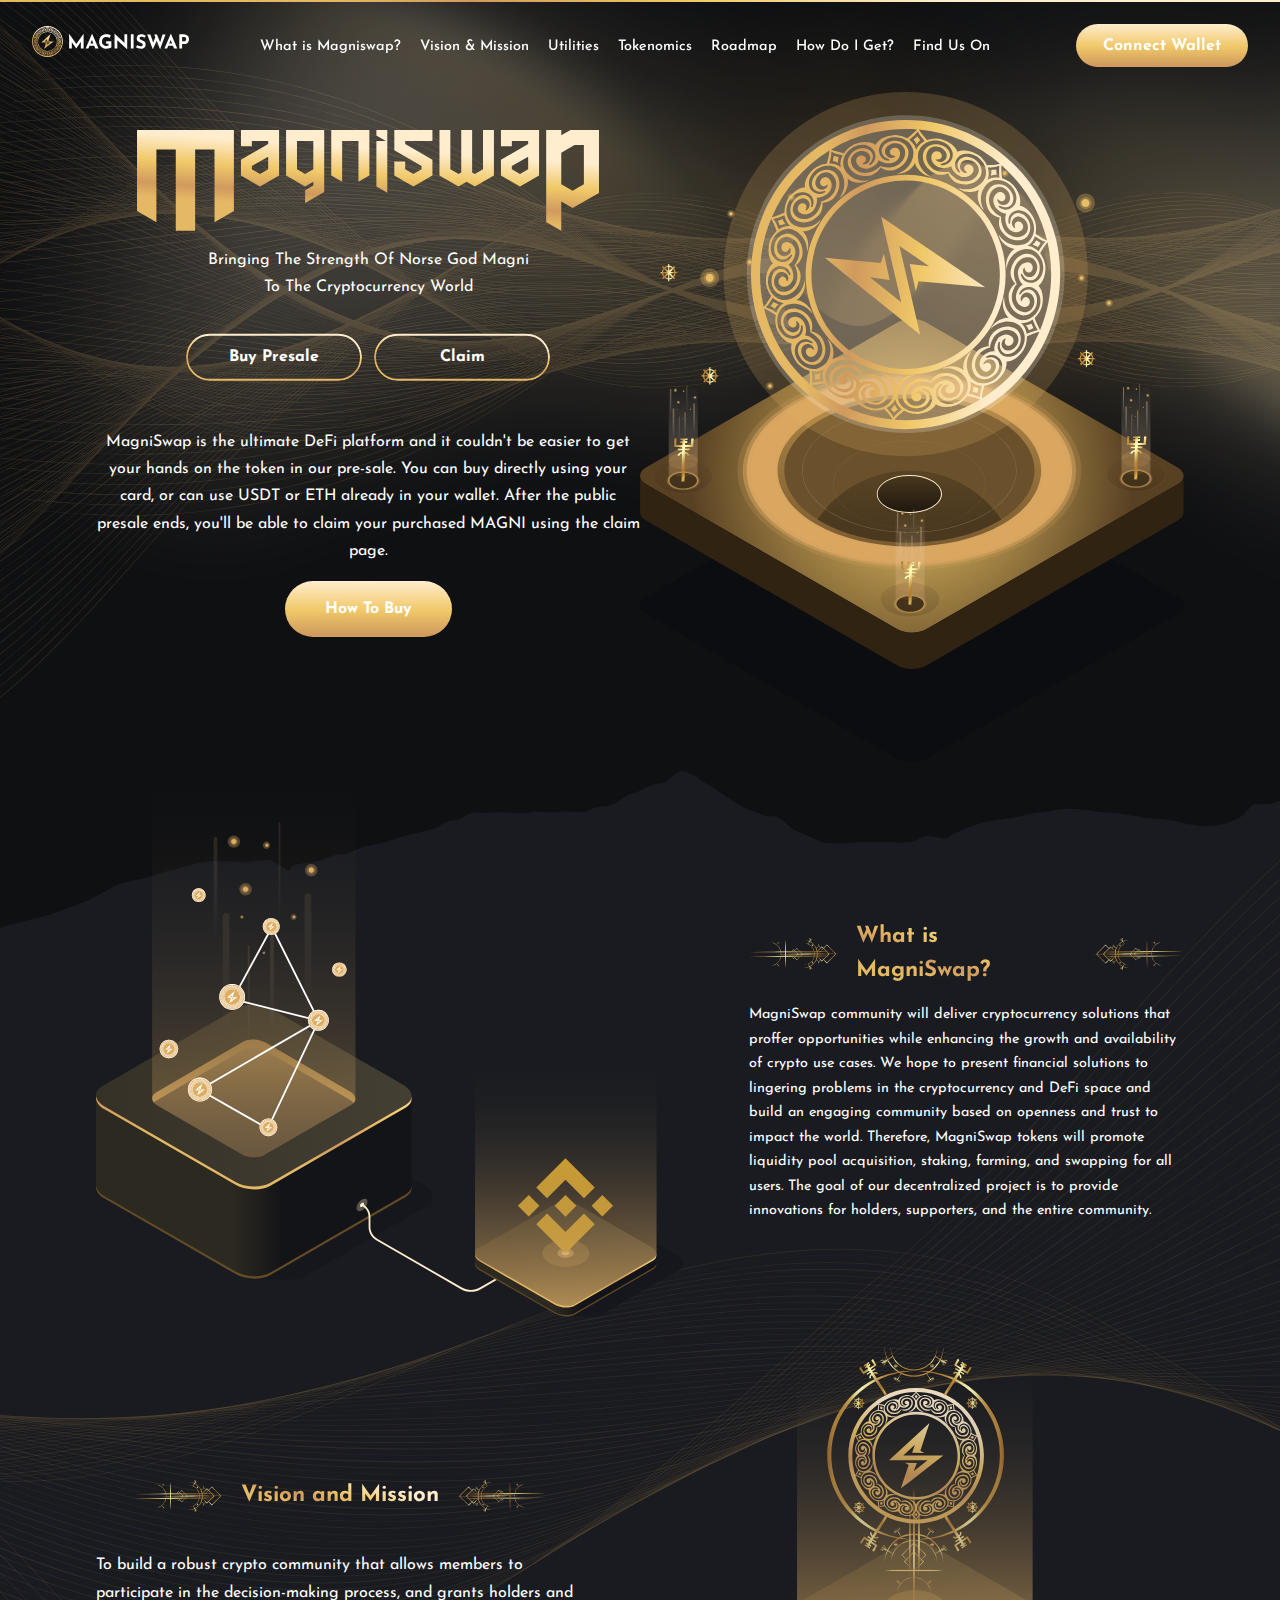
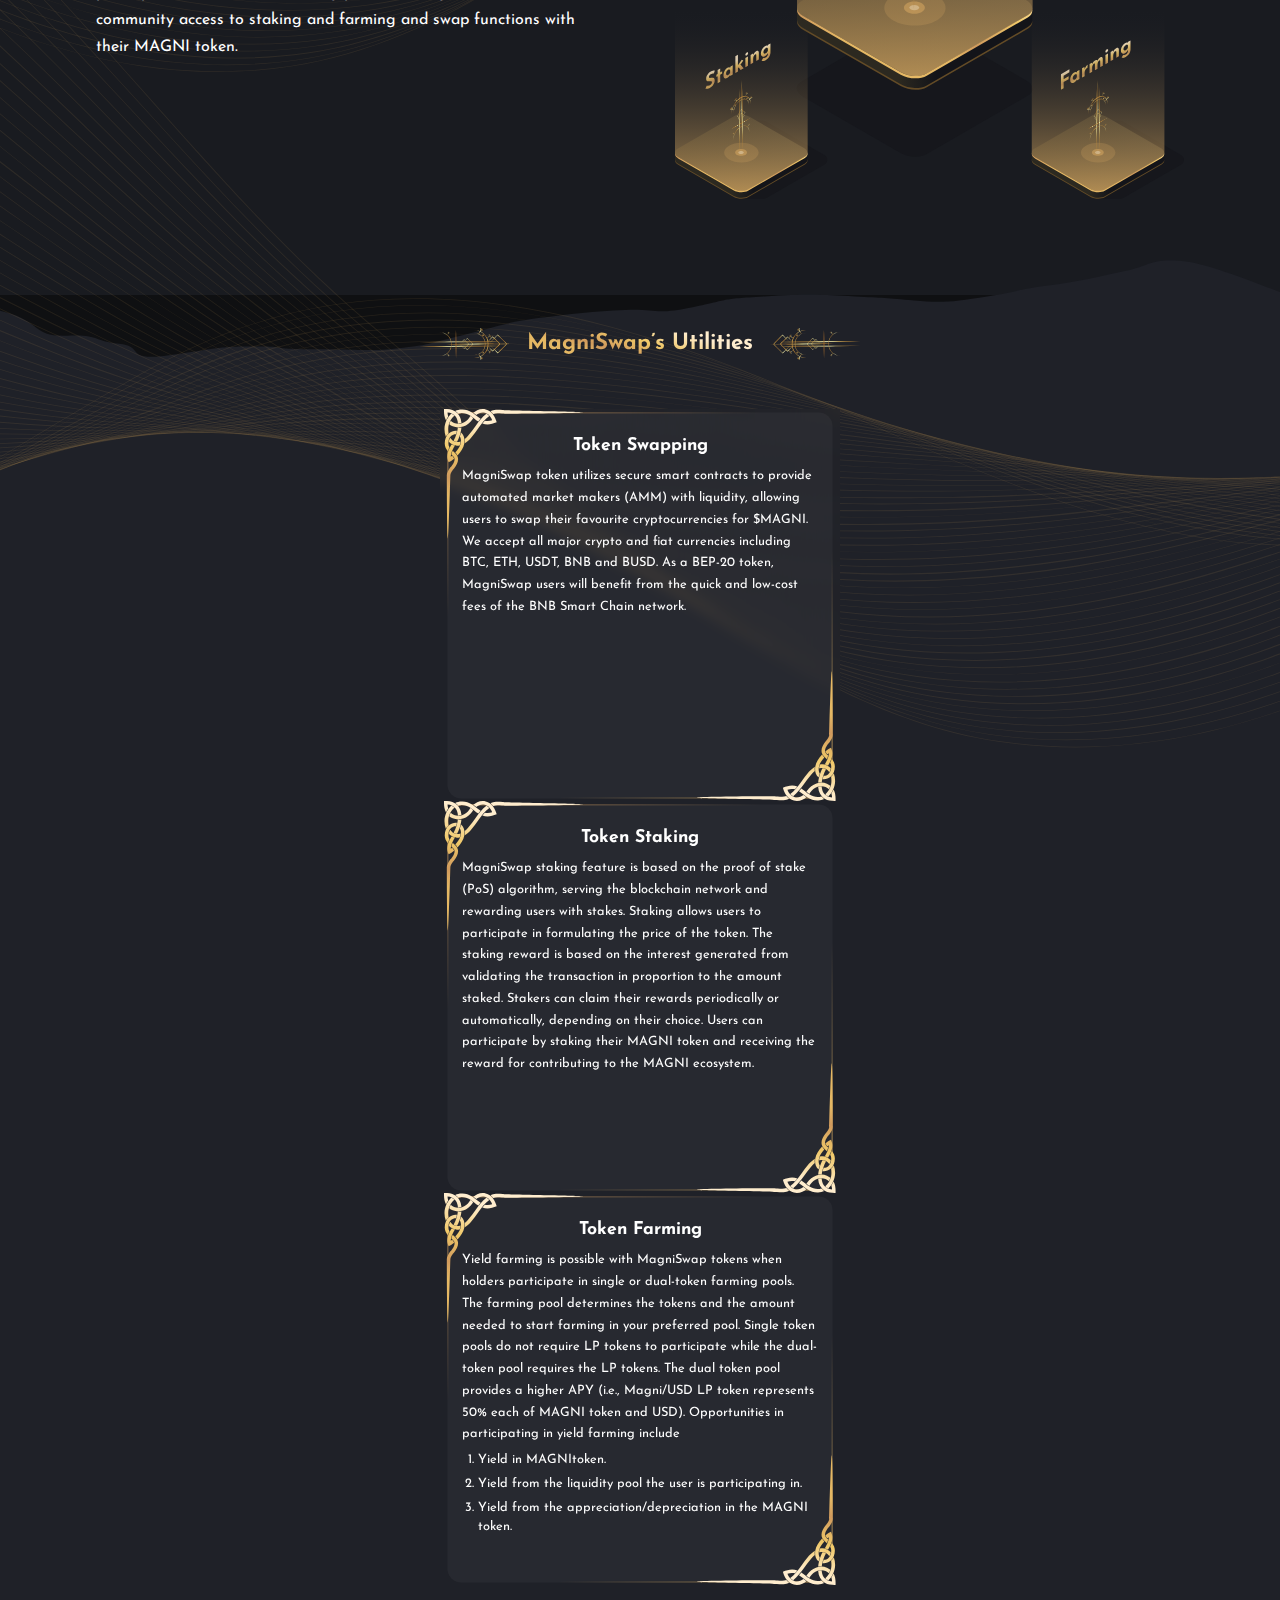
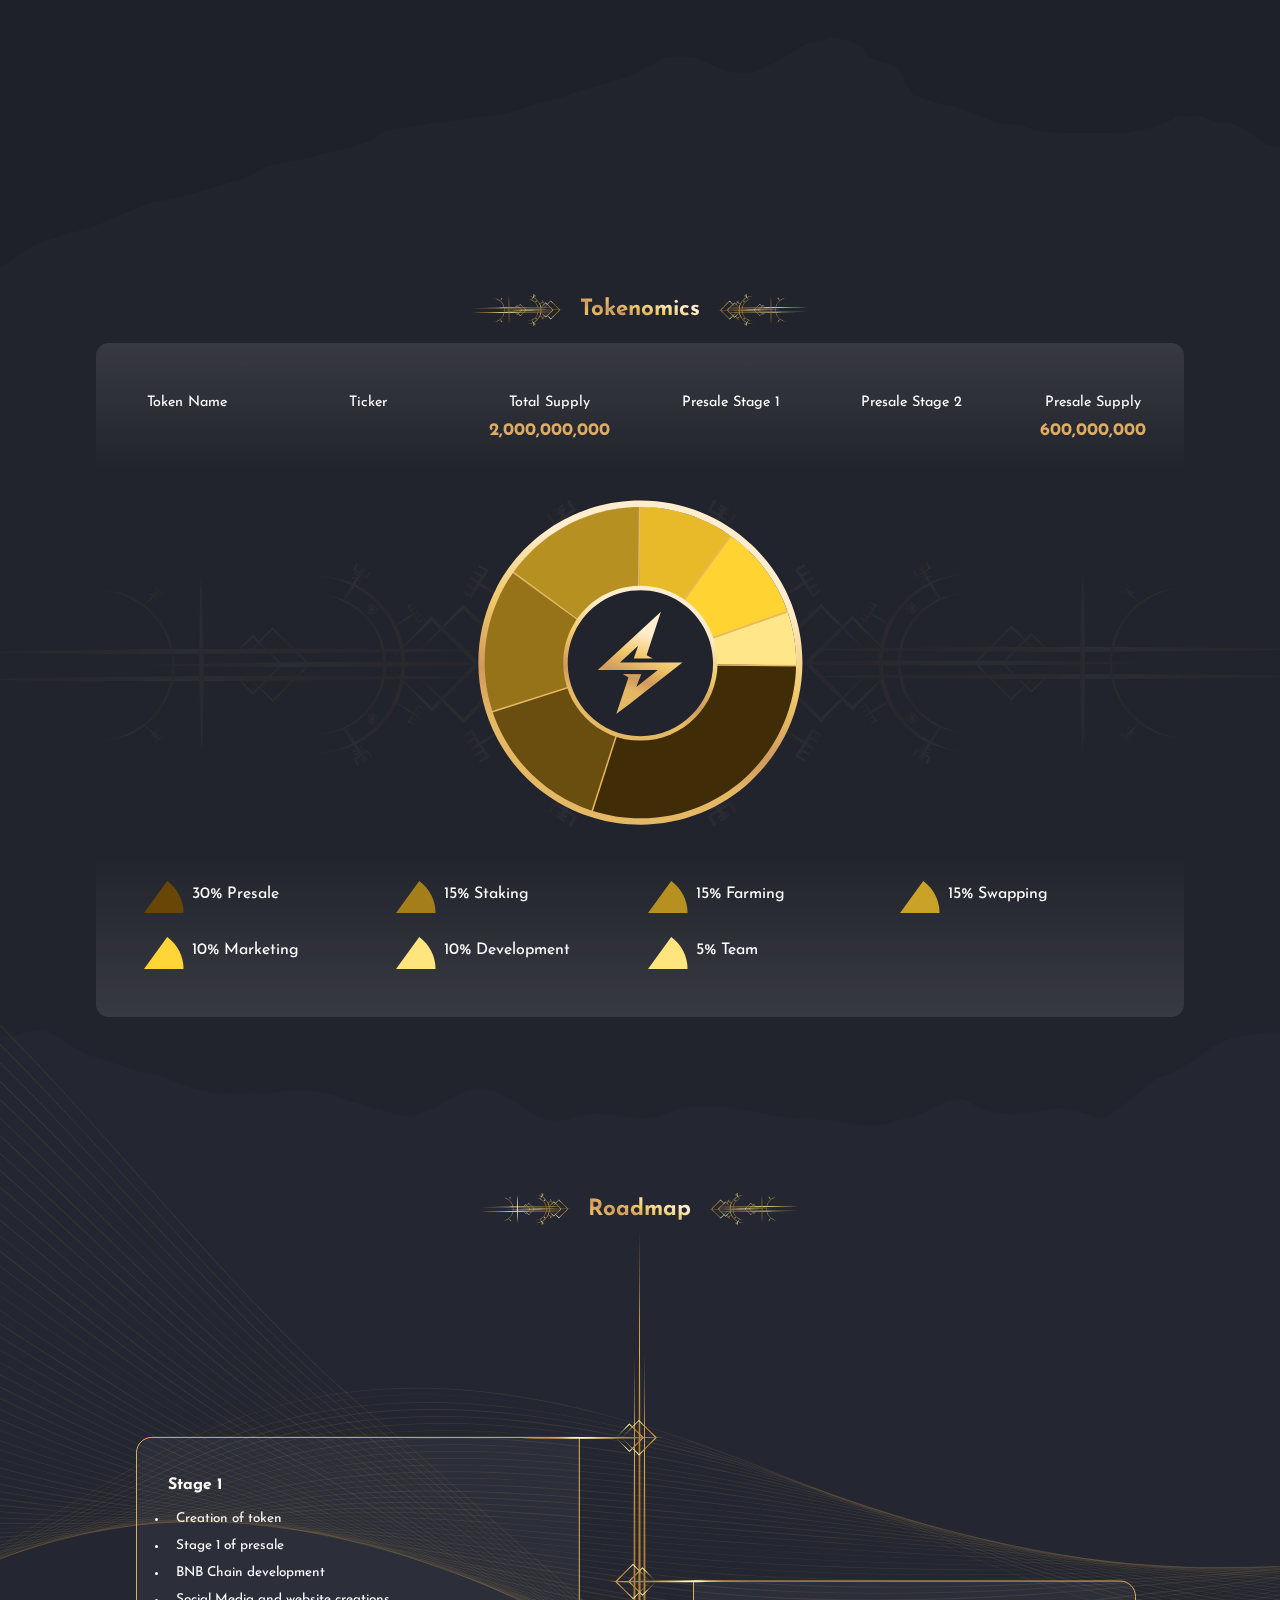
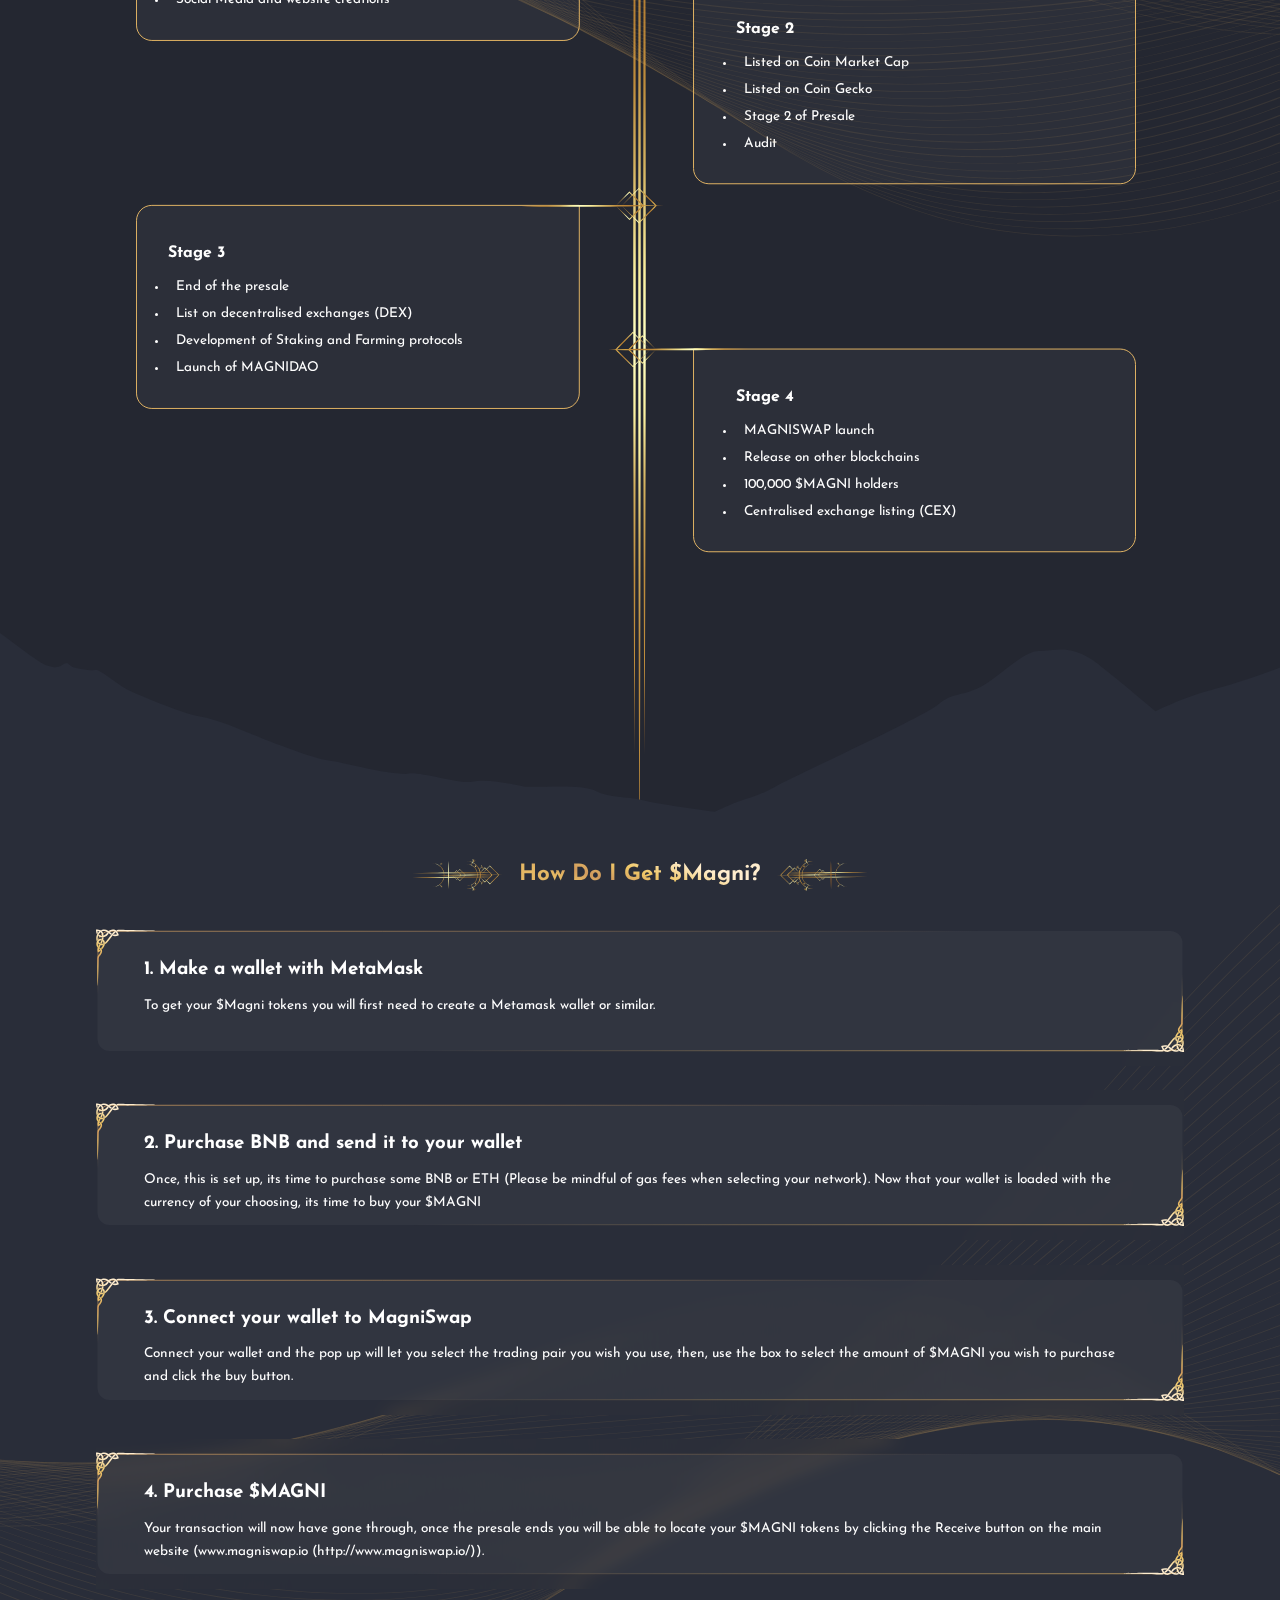
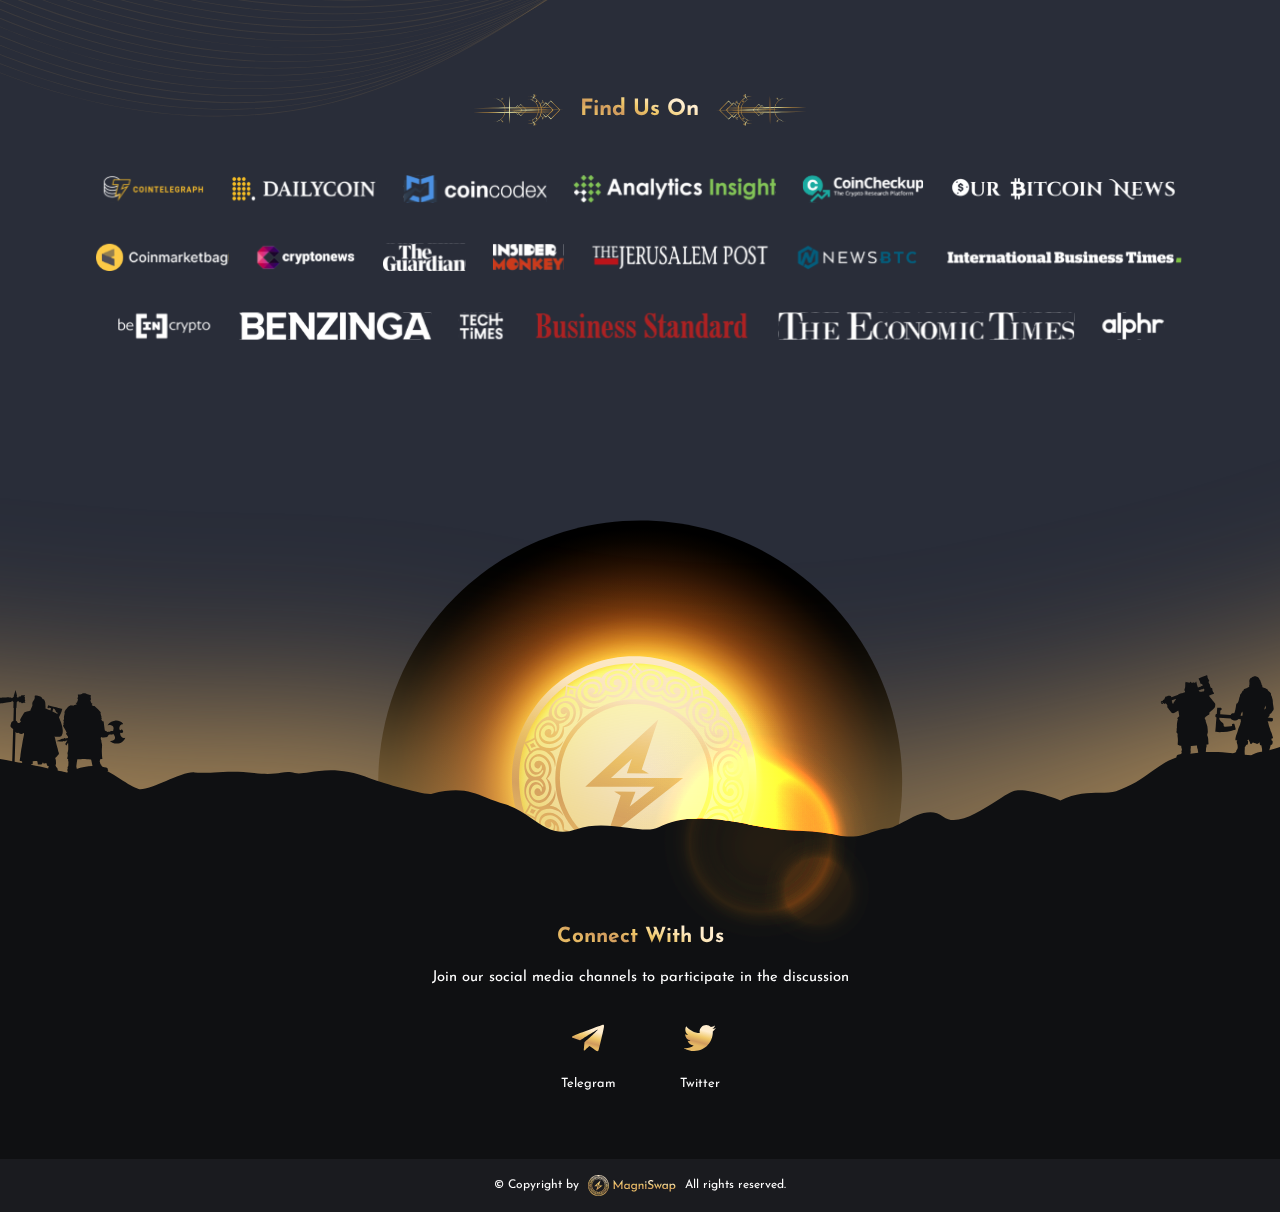
==== index.html @ 9352ca8e "first commit" ====
<!DOCTYPE html>
<html lang="en">

<head>
  <meta charset="UTF-8" />
  <meta http-equiv="X-UA-Compatible" content="IE=edge" />
  <meta name="viewport" content="width=device-width, initial-scale=1.0" />
  <title>Magni Swap | Deliver Cryptocurrency solutions</title>
  <link rel="stylesheet" href="css/style.css" />
  <link rel="shortcut icon" type="image/png" href="img/logo.png" />

  <meta property="twitter:card" content="summary_large_image" />
  <meta property="twitter:url" content="https://magniswap.com/" />
  <meta property="twitter:title" content="MagniSwap" />
  <meta property="og:type" content="website" />
  <meta property="og:url" content="https://magniswap.com/" />
  <meta property="og:title" content="MagniSwap" />
  <meta property="og:site_name" content="MagniSwap" />
  <meta property="og:description"
    content="MagniSwap community will deliver cryptocurrency solutions that proffer opportunities while enhancing the growth and availability of crypto use cases." />
  <meta property="og:image:secure_url " itemprop="image" content="https://magniswap.netlify.app/img/banner.jpeg" />
  <meta property="twitter:description"
    content="MagniSwap community will deliver cryptocurrency solutions that proffer opportunities while enhancing the growth and availability of crypto use cases." />
  <meta name="description"
    content="MagniSwap community will deliver cryptocurrency solutions that proffer opportunities while enhancing the growth and availability of crypto use cases.">
  <meta property="twitter:image" content="https://magniswap.netlify.app/img/banner.jpeg" />
  <meta name="theme-color" content="#d09a5d">
  <script async src="https://www.googletagmanager.com/gtag/js?id=UA-234207608-9"></script>
  <script>
    window.dataLayer = window.dataLayer || [];
    function gtag() { dataLayer.push(arguments); }
    gtag('js', new Date());

    gtag('config', 'UA-234207608-9');
  </script>
</head>

<body>




  <span class="progress-line"></span>
  <div class="wrapper">
    <div class="hero-bg">
      <header class="header">
        <a href="#" class="logo">
          <img src="./img/magniswap.svg" alt="Magniswap Logo" />
        </a>
        <nav class="nav">
          <ul class="navlists">
            <li class="navlist"><a href="#what-is-magniswap">What is Magniswap?</a></li>
            <li class="navlist"><a href="#vision-and-mission">Vision & Mission</a></li>
            <li class="navlist"><a href="#utilities">Utilities</a></li>
            <li class="navlist"><a href="#tokenomics">Tokenomics</a></li>
            <li class="navlist"><a href="#roadmap">Roadmap</a></li>
            <li class="navlist"><a href="buy.html">How Do I Get?</a></li>
            <li class="navlist"><a href="#find-us-on">Find Us On</a></li>

            <li class="navlist"><a  class="btn presale-btn mobile">Connect Wallet</a></li>
          </ul>
        </nav>
        <a id="modalOpenNav" onclick="showModal" class="btn presale-btn">Connect Wallet</a>
        <div class="hamburger">
          <svg class="ham hamRotate ham1" viewBox="0 0 100 100" width="80" onclick="this.classList.toggle('active')">
            <path class="line top"
              d="m 30,33 h 40 c 0,0 9.044436,-0.654587 9.044436,-8.508902 0,-7.854315 -8.024349,-11.958003 -14.89975,-10.85914 -6.875401,1.098863 -13.637059,4.171617 -13.637059,16.368042 v 40" />
            <path class="line middle" d="m 30,50 h 40" />
            <path class="line bottom"
              d="m 30,67 h 40 c 12.796276,0 15.357889,-11.717785 15.357889,-26.851538 0,-15.133752 -4.786586,-27.274118 -16.667516,-27.274118 -11.88093,0 -18.499247,6.994427 -18.435284,17.125656 l 0.252538,40" />
            <defs>
              <linearGradient id="MyGradient">
                <stop offset="15%" stop-color="#F0C868" />
                <stop offset="85%" stop-color="#E5B864" />
              </linearGradient>
            </defs>
          </svg>
        </div>
      </header>
      <section class="hero">
        <div class="container">
          <div class="hero-text">
            <img src="./img/hero-title.svg" alt="MagniSwap" class="hero-title" />
            <p>
              Bringing The Strength Of Norse God Magni <br />
              To The Cryptocurrency World
            </p>
            <div class="btn-container">
              <a id="modalOpen" onclick="showModal" class="btn btn-11">
                <img src="./img/button-border.svg" alt="button border" />
                <span>Buy Presale</span>
              </a>
              <a href="https://signup.magniswap.io" class="btn btn-11"><img src="./img/button-border.svg"
                  alt="button border" />
                <span>Claim</span>
              </a>
            </div>

            <p>MagniSwap is the ultimate DeFi platform and it couldn't be easier to get your hands on the token in our
              pre-sale. You can buy directly using your card, or can use USDT or ETH already in your wallet. After the
              public presale ends, you'll be able to claim your purchased MAGNI using the claim page.
            </p>


            <a href="#get-magwi" class="btn btn-primary presale-btn">How To Buy</a>



          </div>
          <div class="hero-image">
            <object type="image/svg+xml" data="/img/hero-image-1.svg" class="img">

              <img src="./img/hero-image-1.svg" />

            </object>

          </div>
      </section>
    </div>

    <div class="bg-wrapper">
      <section class="about" id="what-is-magniswap">
        <div class="container">
          <div class="image-box">
            <img src="./img/about.svg" alt="about illustration" />
          </div>
          <div class="text-box">
            <div class="heading">
              <img src="./img/arrow-left.svg" alt="left arrow" />
              <h1>What is MagniSwap?</h1>
              <img src="./img/arrow-right.svg" alt="right arrow" />
            </div>
            <p>
              MagniSwap community will deliver cryptocurrency solutions that
              proffer opportunities while enhancing the growth and
              availability of crypto use cases. We hope to present financial
              solutions to lingering problems in the cryptocurrency and DeFi
              space and build an engaging community based on openness and
              trust to impact the world. Therefore, MagniSwap tokens will
              promote liquidity pool acquisition, staking, farming, and
              swapping for all users. The goal of our decentralized project is
              to provide innovations for holders, supporters, and the entire
              community.
            </p>
          </div>
        </div>
      </section>
      <section class="vision" id="vision-and-mission">
        <div class="container">
          <div class="text-box">
            <div class="heading">
              <img src="./img/arrow-left.svg" alt="left arrow" />
              <h2>Vision and Mission</h2>
              <img src="./img/arrow-right.svg" alt="right arrow" />
            </div>
            <p>
              To build a robust crypto community that allows members to
              participate in the decision-making process, and grants holders
              and community access to staking and farming and swap functions
              with their MAGNI token.
            </p>
          </div>
          <div class="image-box">
            <img src="./img/mission.svg" alt="mission illustration" />
          </div>
        </div>
      </section>
    </div>

    <section class="utilities" id="utilities">
      <img src="./img/wave-utilities.svg" alt="" class="wave-img md_d-none" />
      <div class="container">
        <div class="heading">
          <img src="./img/arrow-left.svg" alt="left arrow" />
          <h2>MagniSwap’s Utilities</h2>
          <img src="./img/arrow-right.svg" alt="right arrow" />
        </div>
        <div class="utilities-boxes carousel">

          <div class="box-container">
            <div class="utilities-box">
              <div class="utilities-text">
                <h3>Token Swapping</h3>
                <p>
                  MagniSwap token utilizes secure smart contracts to provide
                  automated market makers (AMM) with liquidity, allowing users
                  to swap their favourite cryptocurrencies for $MAGNI. We accept
                  all major crypto and fiat currencies including BTC, ETH, USDT,
                  BNB and BUSD. As a BEP-20 token, MagniSwap users will benefit
                  from the quick and low-cost fees of the BNB Smart Chain
                  network.
                </p>
              </div>
            </div>

          </div>

          <div class="box-container">
            <div class="utilities-box">
              <div class="utilities-text">
                <h3>Token Staking</h3>
                <p>
                  MagniSwap staking feature is based on the proof of stake (PoS)
                  algorithm, serving the blockchain network and rewarding users
                  with stakes. Staking allows users to participate in
                  formulating the price of the token. The staking reward is
                  based on the interest generated from validating the
                  transaction in proportion to the amount staked. Stakers can
                  claim their rewards periodically or automatically, depending
                  on their choice. Users can participate by staking their MAGNI
                  token and receiving the reward for contributing to the MAGNI
                  ecosystem.
                </p>
              </div>
            </div>

          </div>

          <div class="box-container">
            <div class="utilities-box">
              <div class="utilities-text">
                <h3>Token Farming</h3>
                <p>
                  Yield farming is possible with MagniSwap tokens when holders
                  participate in single or dual-token farming pools. The farming
                  pool determines the tokens and the amount needed to start
                  farming in your preferred pool. Single token pools do not
                  require LP tokens to participate while the dual-token pool
                  requires the LP tokens. The dual token pool provides a higher
                  APY (i.e., Magni/USD LP token represents 50% each of MAGNI
                  token and USD). Opportunities in participating in yield
                  farming include
                <ol>
                  <li>Yield in MAGNItoken.</li>
                  <li>Yield from the
                    liquidity pool the user is participating in.</li>
                  <li>Yield from the
                    appreciation/depreciation in the MAGNI token.</li>
                </ol>

                </p>
              </div>
            </div>
          </div>


        </div>
      </div>
    </section>

    <div class="bg-wrapper3">
      <section class="tokenomics" id="tokenomics">
        <div class="container">
          <div class="heading">
            <img src="./img/arrow-left.svg" alt="left arrow" />
            <h2>Tokenomics</h2>
            <img src="./img/arrow-right.svg" alt="right arrow" />
          </div>

          <div class="tokenomics-box">
            <div class="table">
              <div class="table-cell">
                <p class="table-head">Token Name</p>
                <p class="table-content js-name"></p>
              </div>

              <div class="table-cell">
                <p class="table-head">Ticker</p>
                <p class="table-content js-symbol"></p>
              </div>

              <div class="table-cell">
                <p class="table-head">Total Supply</p>
                <p class="table-content">2,000,000,000</p>
              </div>

              <div class="table-cell md_d-none">
                <p class="table-head">Presale Stage 1</p>
                <p class="table-content js-p1-date"></p>
              </div>

              <div class="table-cell md_d-none">
                <p class="table-head">Presale Stage 2</p>
                <p class="table-content js-p2-date"></p>
              </div>

              <div class="table-cell">
                <p class="table-head">Presale Supply</p>
                <p class="table-content">600,000,000</p>
              </div>
            </div>
            <div class="chart-box">
              <img src="./img/chart.svg" alt="chart image" class="chart-img" />
              <img src="./img/arrow.svg" alt="arrow-bg" class="arrow-bg" />
            </div>

            <div class="distribution">
              <div class="supply">
                <span><svg width="40" height="32" viewBox="0 0 40 32" fill="none" xmlns="http://www.w3.org/2000/svg">
                    <path
                      d="M39.5542 31.999C39.5542 25.757 38.0769 19.6035 35.243 14.0418C32.4092 8.48009 28.2993 3.66801 23.2494 -0.000976562L0 31.999H39.5542Z"
                      fill="#674606" />
                  </svg>
                </span>
                <p>30% Presale</p>
              </div>

              <div class="supply">
                <span><svg width="40" height="32" viewBox="0 0 40 32" fill="none" xmlns="http://www.w3.org/2000/svg">
                    <path
                      d="M39.5542 31.999C39.5542 25.757 38.0769 19.6035 35.243 14.0418C32.4092 8.48009 28.2993 3.66801 23.2494 -0.000976562L0 31.999H39.5542Z"
                      fill="#A47E1B" />
                  </svg>
                </span>
                <p>15% Staking</p>
              </div>

              <div class="supply">
                <span><svg width="40" height="32" viewBox="0 0 40 32" fill="none" xmlns="http://www.w3.org/2000/svg">
                    <path
                      d="M39.5542 31.999C39.5542 25.757 38.0769 19.6035 35.243 14.0418C32.4092 8.48009 28.2993 3.66801 23.2494 -0.000976562L0 31.999H39.5542Z"
                      fill="#B69121" />
                  </svg>
                </span>
                <p>15% Farming</p>
              </div>

              <div class="supply">
                <span><svg width="40" height="32" viewBox="0 0 40 32" fill="none" xmlns="http://www.w3.org/2000/svg">
                    <path
                      d="M39.5542 31.999C39.5542 25.757 38.0769 19.6035 35.243 14.0418C32.4092 8.48009 28.2993 3.66801 23.2494 -0.000976562L0 31.999H39.5542Z"
                      fill="#C9A227" />
                  </svg>
                </span>
                <p>15% Swapping</p>
              </div>

              <div class="supply">
                <span><svg width="40" height="32" viewBox="0 0 40 32" fill="none" xmlns="http://www.w3.org/2000/svg">
                    <path
                      d="M39.5542 31.999C39.5542 25.757 38.0769 19.6035 35.243 14.0418C32.4092 8.48009 28.2993 3.66801 23.2494 -0.000976562L0 31.999H39.5542Z"
                      fill="#FFD537" />
                  </svg>
                </span>
                <p>10% Marketing</p>
              </div>

              <div class="supply">
                <span><svg width="40" height="32" viewBox="0 0 40 32" fill="none" xmlns="http://www.w3.org/2000/svg">
                    <path
                      d="M39.5542 31.999C39.5542 25.757 38.0769 19.6035 35.243 14.0418C32.4092 8.48009 28.2993 3.66801 23.2494 -0.000976562L0 31.999H39.5542Z"
                      fill="#FFE57E" />
                  </svg>
                </span>
                <p>10% Development</p>
              </div>

              <div class="supply">
                <span><svg width="40" height="32" viewBox="0 0 40 32" fill="none" xmlns="http://www.w3.org/2000/svg">
                    <path
                      d="M39.5542 31.999C39.5542 25.757 38.0769 19.6035 35.243 14.0418C32.4092 8.48009 28.2993 3.66801 23.2494 -0.000976562L0 31.999H39.5542Z"
                      fill="#FFE57E" />
                  </svg>
                </span>
                <p>5% Team</p>
              </div>
            </div>
          </div>
        </div>
      </section>


    </div>

    <section class="roadmap" id="roadmap">
      <img src="./img/wave-utilities.svg" alt="" class="wave-img md_d-none" />
      <div class="container">
        <div class="heading">
          <img src="./img/arrow-left.svg" alt="left arrow" />
          <h2>Roadmap</h2>
          <img src="./img/arrow-right.svg" alt="right arrow" />
        </div>
        <div class="stages">
          <div class="stage-container left">
            <div class="stage-content">
              <h3>Stage 1</h3>
              <ul>
                <li>Creation of token</li>
                <li>Stage 1 of presale</li>
                <li>BNB Chain development</li>
                <li>Social Media and website creations</li>
              </ul>
            </div>
          </div>

          <div class="stage-container right">
            <div class="stage-content">
              <h3>Stage 2</h3>
              <ul>
                <li>Listed on Coin Market Cap</li>
                <li>Listed on Coin Gecko</li>
                <li>Stage 2 of Presale</li>
                <li>Audit</li>
              </ul>
            </div>
          </div>

          <div class="stage-container left">
            <div class="stage-content">
              <h3>Stage 3</h3>
              <ul>
                <li>End of the presale</li>
                <li>List on decentralised exchanges (DEX)</li>
                <li>Development of Staking and Farming protocols</li>
                <li>Launch of MAGNIDAO</li>
              </ul>
            </div>
          </div>

          <div class="stage-container right">
            <div class="stage-content">
              <h3>Stage 4</h3>
              <ul>
                <li>MAGNISWAP launch</li>
                <li>Release on other blockchains</li>
                <li>100,000 $MAGNI holders</li>
                <li>Centralised exchange listing (CEX)</li>
              </ul>
            </div>
          </div>
        </div>
      </div>
    </section>

    <div class="bg-wrapper2">
      <section class="steps" id="get-magwi">
        <img src="./img/steps-wave.svg" alt="wave" class="wave-img">
        <div class="container">
          <div class="heading">
            <img src="./img/arrow-left.svg" alt="arrow left" />
            <h2>How Do I Get $Magni?</h2>
            <img src="./img/arrow-right.svg" alt="arrow right" />
          </div>
          <div class="step-container">
            <div class="step-content">
              <h3>1. Make a wallet with MetaMask</h3>
              <p>
                To get your $Magni tokens you will first need to create a Metamask wallet or similar.
              </p>
            </div>
          </div>

          <div class="step-container">
            <div class="step-content">
              <h3>2. Purchase BNB and send it to your wallet</h3>
              <p>
                Once, this is set up, its time to purchase some BNB or ETH (Please be mindful of gas fees when selecting
                your network). Now that your wallet is loaded with the currency of your choosing, its time to buy your
                $MAGNI
              </p>
            </div>
          </div>

          <div class="step-container">
            <div class="step-content">
              <h3>3. Connect your wallet to MagniSwap</h3>
              <p>
                Connect your wallet and the pop up will let you select the trading pair you wish you use, then, use the
                box to select the amount of $MAGNI you wish to purchase and click the buy button.
              </p>
            </div>
          </div>

          <div class="step-container">
            <div class="step-content">
              <h3>4. Purchase $MAGNI</h3>
              <p>
                Your transaction will now have gone through, once the presale ends you will be able to locate your
                $MAGNI tokens by clicking the Receive button on the main website (www.magniswap.io
                (http://www.magniswap.io/)).
              </p>
            </div>
          </div>
        </div>
      </section>

      <section class="partners">
        <div class="container">
          <div class="heading">
            <img src="./img/arrow-left.svg" alt="arrow left" />
            <h2>Find Us On</h2>
            <img src="./img/arrow-right.svg" alt="arrow right" />
          </div>
          <div class="brands-container">
            <img src="./img/brands.svg" alt="" class="md_d-none" />
            <img src="./img/brands.mobile.svg" alt="brand mobile" class="lg_d-none" />
          </div>
        </div>
      </section>

      <div class="footer-bg">
        <section class="socials" id="find-us-on">
          <div class="container">
            <h3>Connect With Us</h3>
            <p>
              Join our social media channels to participate in the discussion
            </p>
            <div class="social-wrapper">
              <div class="social">
                <a href="#" class="js-telegram">
                  <img src="./img/telegram.svg" alt="telegram" />
                </a>
                <p>Telegram</p>
              </div>


              <div class="social">
                <a href="#" class="js-twitter">
                  <img src="./img/twitter.svg" alt="twitter icon" />
                </a>
                <p>Twitter</p>
              </div>
            </div>
          </div>
        </section>
        <footer class="footer">
          <p>© Copyright by </p>
          <div class="footer-logo"><img src="./img/footer-logo.svg" alt="magniswap logo"></div>
          <p>All rights reserved.</p>
        </footer>
      </div>
    </div>
  </div>

  <div id="modal" style="display: none;">
    <div id="offer">
        <div class="modal-top">
            <button id="closeBtn">X</button>
        </div>
        <div class="text-side">
            <h1>Select Provider</h1>
            <div class="img-container">
                <div class="modal-opt1">
                    <div class="modal-opt">
                        <a href="after-connect.html" style="color:white ;">
                            <img src="./img/wallet-connect.svg" alt='logo' class="img-modal" />
                            <p>Wallet Connect</p>
                        </a>
                    </div>
                </div>
                <div class="modal-opt1">
                    <div class="modal-opt">
                        <a href="after-connect.html" style="color:white ;">
                            <img src="./img/Mask_fox.svg" alt='logo' class="img-modal" />
                            <p>MetaMask</p>
                        </a>
                    </div>
                </div>
            </div>

        </div>
    </div>
</div>




  <script src="https://cdnjs.cloudflare.com/ajax/libs/jquery/3.1.0/jquery.min.js"></script>
  <script src="https://s3-us-west-2.amazonaws.com/s.cdpn.io/16327/gsap-latest-beta.min.js?r=5426"></script>
  <script src="https://s3-us-west-2.amazonaws.com/s.cdpn.io/16327/ScrollTrigger.min.js?v=3.3.0-3"></script>
  <script src="https://unpkg.com/flickity@2/dist/flickity.pkgd.min.js"></script>
  <script src="https://cdnjs.cloudflare.com/ajax/libs/moment.js/2.29.4/moment.min.js"></script>
  <script src="./js/script.js"></script>

  <script>
    $(function () {
      const API_URL = "https://api.magniswap.io/api/v1"

      $.ajax({
        url: `${API_URL}/projects/current`,
        success: function (data) {
          let values = JSON.parse(data)

          $('.js-name').text(values.name)
          $('.js-symbol').text(values.symbol)
          $('.js-telegram').attr('href', values.social_media.telegram)
          $('.js-twitter').attr('href', values.social_media.twitter)
        }
      });

      $.ajax({
        url: `${API_URL}/stages`,
        success: function (data) {
          let stages = JSON.parse(data);
          let start_date = new Date(stages.data[0].start_date).getTime();
          let text = ""
          const today = new Date();


          $('.js-p1-date').text(moment(stages.data[0].start_date).format('DD/MM/YYYY') + ' - ' + moment(stages.data[0].end_date).format('DD/MM/YYYY'))

          $('.js-p2-date').text(moment(stages.data[1].start_date).format('DD/MM/YYYY') + ' - ' + moment(stages.data[1].end_date).format('DD/MM/YYYY'))

          $('.js-p3-start').text(moment(stages.data[2].start_date).format('DD/MM/YYYY') + ' - ' + moment(stages.data[2].end_date).format('DD/MM/YYYY'))

          $('.js-p1-amount').text(stages.data[0].total_tokens)
          $('.js-p2-amount').text(stages.data[1].total_tokens)
          $('.js-p3-amount').text(stages.data[2].total_tokens)

          $('.js-p1-bonus').text(stages.data[0].bonuses.base_percentage + '%')
          $('.js-p2-bonus').text(stages.data[1].bonuses.base_percentage + '%')
          $('.js-p3-bonus').text(stages.data[2].bonuses.base_percentage + '%')

          $('.js-p1-start-date').text(moment(stages.data[0].start_date).format('DD/MM/YYYY'))
          $('.js-p2-start-date').text(moment(stages.data[1].start_date).format('DD/MM/YYYY'))
          $('.js-p3-start-date').text(moment(stages.data[2].start_date).format('DD/MM/YYYY'))

          $('.js-p1-end-date').text(moment(stages.data[0].start_date).format('DD/MM/YYYY'))
          $('.js-p2-end-date').text(moment(stages.data[1].start_date).format('DD/MM/YYYY'))
          $('.js-p3-end-date').text(moment(stages.data[2].start_date).format('DD/MM/YYYY'))

          if (today < new Date(stages.data[0].start_date)) {
            start_date = new Date(stages.data[0].start_date);
            text = "PRESALE WILL START IN";
          }
          if (today > new Date(stages.data[0].start_date) && today < new Date(stages.data[0].end_date)) {
            start_date = new Date(stages.data[0].end_date);
            text = "PRESALE STAGE 1 WILL ENDED IN";
          }

          if (today > new Date(stages.data[1].start_date) && today < new Date(stages.data[1].end_date)) {
            start_date = new Date(stages.data[1].end_date);
            text = "PRESALE STAGE 2 WILL ENDED IN";
          }

          if (today > new Date(stages.data[2].start_date) && today < new Date(stages.data[2].end_date)) {
            start_date = new Date(stages.data[2].end_date);
            text = "PRESALE STAGE 3 WILL ENDED IN";
          }

        }
      });
    });      
  </script>

</body>

</html>
---- css/style.css ----
@import url("https://fonts.googleapis.com/css2?family=Inter:wght@700&family=Josefin+Sans:wght@400;500;700&display=swap");
* {
  padding: 0;
  margin: 0;
  -webkit-box-sizing: border-box;
  box-sizing: border-box;
}

html {
  font-size: 16px;
  scroll-behavior: smooth;
}

body {
  font-size: 1rem;
  overflow-x: hidden;
  width: 100%;
  background-color: #252525;
  background-color: #0f1012;
  color: #fff;
  font-family: "Josefin Sans", sans-serif;
  line-height: 1.5;
}

body::-webkit-scrollbar {
  width: 0.4rem;
}

body::-webkit-scrollbar-track {
  background: none;
}

body::-webkit-scrollbar-thumb {
  background: #d09a5d;
  border-radius: 0.5rem;
  background: linear-gradient(
    180.08deg,
    #ffedce 0.11%,
    #f0c868 52.75%,
    #d09a5d 96.4%,
    #e5b864 123.36%
  );
}

.progress-line {
  width: 100%;
  height: 0.15rem;
  margin: 0 0 0 0;
  position: fixed;
  top: 0;
  left: 0;
  display: inline-block;
  background: linear-gradient(
    197.67deg,
    #ffedce 25.79%,
    #f0c868 46.22%,
    #d09a5d 63.17%,
    #e5b864 73.64%
  );
  z-index: 999;
  -webkit-transform: scaleX(1);
  transform: scaleX(1);
}

a {
  color: inherit;
  text-decoration: none;
}

img {
  width: 100%;
}

p {
  font-size: 1rem;
  line-height: 1.7;
}

p.large {
  font-size: 1.1rem;
}

.lg_d-none {
  display: none;
}

.container {
  width: 85%;
  margin: 0 auto;
}

.heading {
  display: -webkit-box;
  display: -ms-flexbox;
  display: flex;
  -webkit-box-pack: center;
  -ms-flex-pack: center;
  justify-content: center;
  -webkit-box-align: center;
  -ms-flex-align: center;
  align-items: center;
  grid-gap: 1rem;
  gap: 1rem;
  margin: 1rem 0;
}

.heading h1 {
  font-size: 1.4rem;
  background: linear-gradient(
    197.67deg,
    #ffedce 25.79%,
    #f0c868 46.22%,
    #d09a5d 63.17%,
    #e5b864 73.64%
  );
  -webkit-background-clip: text;
  -webkit-text-fill-color: transparent;
  background-clip: text;
  text-fill-color: transparent;
}

.heading h2 {
  background: linear-gradient(
    197.67deg,
    #ffedce 25.79%,
    #f0c868 46.22%,
    #d09a5d 63.17%,
    #e5b864 73.64%
  );
  -webkit-background-clip: text;
  -webkit-text-fill-color: transparent;
  background-clip: text;
  text-fill-color: transparent;
  font-size: 1.4rem;
}

.heading img {
  height: 2em;
  width: auto;
}

.btn {
  display: inline-block;
  background: linear-gradient(
    180.08deg,
    #ffedce 0.11%,
    #f0c868 52.75%,
    #d09a5d 96.4%,
    #e5b864 123.36%
  );
  border-radius: 2.5rem;
  border: none;
  padding: 0.8rem 1.5rem;
  font-family: inherit;
  font-weight: 700;
  cursor: pointer;
}

.presale-btn:hover {
  -webkit-animation: slidebg 0.4s linear infinite;
  animation: slidebg 0.4s linear infinite;
}

/*--------- Header -----------*/
.header {
  padding: 1.5rem 2rem;
  display: -webkit-box;
  display: -ms-flexbox;
  display: flex;
  -webkit-box-pack: justify;
  -ms-flex-pack: justify;
  justify-content: space-between;
  -webkit-box-align: center;
  -ms-flex-align: center;
  align-items: center;
  -ms-flex-wrap: wrap;
  flex-wrap: wrap;
  /* position: fixed;
  width: 100%;
  top: 0;
  z-index: 99; */
}

.header .logo {
  width: calc(3.5vw + 7rem);
}

.header .navlists {
  list-style: none;
}

.header .navlist {
  display: inline;
  margin-inline: calc(0.3vw + 0.2rem);
  font-size: 0.9rem;
  font-weight: 500;
  -webkit-transition: 0.3s ease-in;
  transition: 0.3s ease-in;
}

.header .navlist:hover {
  background: linear-gradient(
    197.67deg,
    #ffedce 25.79%,
    #f0c868 46.22%,
    #d09a5d 63.17%,
    #e5b864 73.64%
  );
  -webkit-background-clip: text;
  -webkit-text-fill-color: transparent;
  background-clip: text;
  text-fill-color: transparent;
}

.header .btn {
  padding: 0.6rem 1.7rem;
}

.header .presale-btn.mobile {
  display: none;
}

.header {
  -webkit-transition: -webkit-transform 0.5s;
  transition: -webkit-transform 0.5s;
  transition: transform 0.5s;
  transition: transform 0.5s, -webkit-transform 0.5s;
  position: fixed;
  top: 0;
  max-width: 100%;
  z-index: 99;
  width: 100%;
}

.header.fixed {
  /* animation: expand 0.5s ease-in-out;
    transform-origin: top; */
  background: rgba(15, 16, 18, 0.6);
  -webkit-backdrop-filter: blur(40px);
  backdrop-filter: blur(40px);
}

.scroll-down .header {
  -webkit-transform: translate3d(0, -100%, 0);
  transform: translate3d(0, -100%, 0);
}

.scroll-up .header {
  -webkit-transform: none;
  transform: none;
}

/* -------- Hero ----------- */
.hero-bg {
  background: url("../img/mainbg.png"), url("../img/hero-wave.svg");
  background-size: cover, 100% 100%;
  background-position: 0 0, 0 0px;
  background-repeat: no-repeat, no-repeat;
}

.hero {
  padding-top: 3rem;
}

.hero .container {
  display: -ms-grid;
  display: grid;
  -ms-grid-columns: 1fr 1fr;
  grid-template-columns: 1fr 1fr;
}

.hero .hero-text {
  display: -webkit-box;
  display: -ms-flexbox;
  display: flex;
  -webkit-box-orient: vertical;
  -webkit-box-direction: normal;
  -ms-flex-direction: column;
  flex-direction: column;
  -webkit-box-align: center;
  -ms-flex-align: center;
  align-items: center;
  text-align: center;
  margin: 15% 0;
}

.hero .hero-image {
  margin-top: 8%;
}

.hero .hero-image .img svg {
  width: 100%;
}

.hero .hero-title {
  width: 85%;
  margin-bottom: 1rem;
}

.hero .btn-container {
  display: -webkit-box;
  display: -ms-flexbox;
  display: flex;
  margin-top: 2rem;
  gap: 0.8rem;
  margin-bottom: 3rem;
}

.hero .btn-container .btn {
  position: relative;
  background: none;
  width: 11rem;
  height: 3rem;
  display: -webkit-box;
  display: -ms-flexbox;
  display: flex;
  -webkit-box-align: center;
  -ms-flex-align: center;
  align-items: center;
  -webkit-box-pack: center;
  -ms-flex-pack: center;
  justify-content: center;
}

.hero .btn-container .btn img {
  position: absolute;
  width: 100%;
  height: 100%;
  top: 0;
  left: 0;
  bottom: 0;
}

.countdown h5 {
  font-weight: 600;
  text-transform: uppercase;
  font-size: 0.75rem;
  margin: 0.7rem 0;
}

.countdown-container {
  display: -webkit-box;
  display: -ms-flexbox;
  display: flex;
  -webkit-box-align: center;
  -ms-flex-align: center;
  align-items: center;
}

.countdown-box {
  width: 4.5rem;
  height: 4.5rem;
  background: rgba(255, 255, 255, 0.2);
  -webkit-backdrop-filter: blur(80px);
  backdrop-filter: blur(80px);
  border-radius: 0.3rem;
  -webkit-border-radius: 0.3rem;
  -moz-border-radius: 0.3rem;
  -ms-border-radius: 0.3rem;
  -o-border-radius: 0.3rem;
  display: -webkit-box;
  display: -ms-flexbox;
  display: flex;
  -webkit-box-orient: vertical;
  -webkit-box-direction: normal;
  -ms-flex-direction: column;
  flex-direction: column;
  -webkit-box-align: center;
  -ms-flex-align: center;
  align-items: center;
  -webkit-box-pack: center;
  -ms-flex-pack: center;
  justify-content: center;
}

.countdown-box .time {
  background: linear-gradient(
    197.67deg,
    #ffedce 25.79%,
    #f0c868 46.22%,
    #d09a5d 63.17%,
    #e5b864 73.64%
  );
  font-weight: 700;
  -webkit-background-clip: text;
  -webkit-text-fill-color: transparent;
  background-clip: text;
  text-fill-color: transparent;
  font-size: 1.8rem;
  line-height: 1.4;
  font-family: "Inter", sans-serif;
}

.countdown-box .unit {
  font-size: 0.8rem;
}

.hero .btn-primary {
  padding: 1rem 2.5rem;
  margin: 1rem 0 2rem;
  font-weight: 700;
}

.hero .text-accept {
  text-transform: uppercase;
  font-size: 0.75rem;
}

.hero .text-more {
  font-size: 0.7rem;
  color: #ffffff90;
  margin-top: 0.6rem;
}

.hero .coins {
  display: -webkit-box;
  display: -ms-flexbox;
  display: flex;
  gap: 0.8rem;
  margin-top: 0.5rem;
}

.hero .coins img {
  height: 1.5rem;
  width: 1.5rem;
}

.bg-wrapper {
  background: url(../img/vision-wave.svg), url(../img/missionbg.png);
  background-size: 100% 100%, cover;
  background-repeat: no-repeat, no-repeat;
  background-position: 0 -100px, top center;
  padding: 2rem 0 6rem;
}

.colon {
  margin-left: 0.6rem;
  margin-right: 0.6rem;
  height: 2rem;
  width: auto;
}

.about .container {
  display: -ms-grid;
  display: grid;
  -ms-grid-columns: 60% 40%;
  grid-template-columns: 60% 40%;
}

.about .image-box img {
  margin-top: -3rem;
  width: 90%;
}

.about .text-box {
  display: -webkit-box;
  display: -ms-flexbox;
  display: flex;
  -webkit-box-orient: vertical;
  -webkit-box-direction: normal;
  -ms-flex-direction: column;
  flex-direction: column;
  -webkit-box-pack: center;
  -ms-flex-pack: center;
  justify-content: center;
}

.about .text-box p {
  font-size: 0.9rem;
}

.vision .container {
  display: -ms-grid;
  display: grid;
  -ms-grid-columns: 45% 55%;
  grid-template-columns: 45% 55%;
}

.vision .heading {
  margin-bottom: 2.5rem;
}

.vision .image-box {
  display: -webkit-box;
  display: -ms-flexbox;
  display: flex;
  -webkit-box-orient: vertical;
  -webkit-box-direction: normal;
  -ms-flex-direction: column;
  flex-direction: column;
  -webkit-box-align: end;
  -ms-flex-align: end;
  align-items: flex-end;
}

.vision .image-box img {
  width: 85%;
}

.vision .text-box {
  display: -webkit-box;
  display: -ms-flexbox;
  display: flex;
  -webkit-box-orient: vertical;
  -webkit-box-direction: normal;
  -ms-flex-direction: column;
  flex-direction: column;
  -webkit-box-pack: center;
  -ms-flex-pack: center;
  justify-content: center;
}

/* ------------ Utilities ----------------- */
.utilities {
  padding: 9rem 0 20rem;
  position: relative;
  background: url("../img/utilities-bg.svg");
  background-repeat: no-repeat;
  background-size: cover;
  background-position: top center;
  margin-top: -8rem;
}

.utilities .container {
  overflow-x: hidden;
}

.utilities .wave-img {
  position: absolute;
  width: 100vw;
  top: -22rem;
  z-index: 1;
}

.utilities-boxes {
  /*  display: flex;
  justify-content: space-between;
  align-items: center;
  flex-wrap: wrap; */
  grid-gap: 1rem 0;
  gap: 1rem 0;
  margin-top: 3rem;
  z-index: 3;
}

.utilities-box {
  width: 25rem;
  max-width: 100%;
  min-height: 24.5rem;
  background-image: url("/img/card-frame.svg");
  background-repeat: no-repeat !important;
  background-size: 100% 100% !important;
  position: relative;
  background-position: top;
  margin: 0 auto;
  z-index: 3;
  -webkit-backdrop-filter: blur(0.4rem);
  backdrop-filter: blur(0.4rem);
}

.utilities-box .utilities-text {
  position: absolute;
  top: 0.5rem;
  left: 0;
  padding: 1rem 1.4rem;
}

.utilities-box .utilities-text h3 {
  text-align: center;
  font-size: 1.1rem;
  margin-bottom: 0.4rem;
}

.utilities-box .utilities-text p {
  font-size: 0.8rem;
}

.utilities-box .utilities-text ol {
  font-size: 0.8rem;
  margin-left: 1rem;
}

.utilities-box .utilities-text ol li {
  margin: 0.3rem 0;
  line-height: inherit;
}

.bg-wrapper3 {
  background: url("../img/tokenomics-bg.png");
  background-repeat: no-repeat;
  background-size: cover;
  background-position-x: center;
  padding: 15rem 0 10rem;
  margin-top: -16.7rem;
  position: relative;
}

.tokenomics {
  overflow-x: hidden;
}

.tokenomics-box {
  background: -webkit-gradient(
    linear,
    left top,
    left bottom,
    from(rgba(255, 255, 255, 0.1)),
    color-stop(19.73%, rgba(255, 255, 255, 0)),
    color-stop(74.92%, rgba(255, 255, 255, 0)),
    to(rgba(255, 255, 255, 0.1))
  );
  background: linear-gradient(
    180deg,
    rgba(255, 255, 255, 0.1) 0%,
    rgba(255, 255, 255, 0) 19.73%,
    rgba(255, 255, 255, 0) 74.92%,
    rgba(255, 255, 255, 0.1) 100%
  );
  -webkit-backdrop-filter: blur(0.5rem);
  backdrop-filter: blur(0.5rem);
  border-radius: 0.8rem;
  width: 100%;
}

.chart-box {
  margin: 0 auto;
  display: -webkit-box;
  display: -ms-flexbox;
  display: flex;
  -webkit-box-orient: vertical;
  -webkit-box-direction: normal;
  -ms-flex-direction: column;
  flex-direction: column;
  -webkit-box-align: center;
  -ms-flex-align: center;
  align-items: center;
  width: 100%;
  position: relative;
}

.chart-box .arrow-bg {
  position: absolute;
  top: 50%;
  -webkit-transform: translateY(-50%);
  transform: translateY(-50%);
  margin: 0 auto;
  width: 120%;
  z-index: -1;
}

.chart-box img {
  width: 40%;
  margin: 0 auto;
}

.tokenomics .table {
  display: -webkit-box;
  display: -ms-flexbox;
  display: flex;
  padding-top: 3rem;
}

.tokenomics .table-cell {
  -webkit-box-flex: 1;
  -ms-flex: 1;
  flex: 1;
  text-align: center;
}

.tokenomics .table-head {
  font-size: 0.9rem;
}

.tokenomics .table-content {
  color: #dead62;
  font-weight: 700;
  font-size: 1.1rem;
}

.tokenomics .distribution {
  display: -ms-grid;
  display: grid;
  -ms-grid-columns: 1fr 1fr 1fr 1fr;
  grid-template-columns: 1fr 1fr 1fr 1fr;
  padding: 0 3rem 2.5rem;
  grid-gap: 1rem;
}

.tokenomics .supply {
  display: -webkit-box;
  display: -ms-flexbox;
  display: flex;
}

.tokenomics .supply p {
  margin-left: 0.5rem;
}

.presale-bonus {
  position: relative;
}

.presale-bonus .presale-wave {
  position: absolute;
  width: 80%;
  top: -30rem;
  right: 0;
}

.presale-wrapper {
  display: -webkit-box;
  display: -ms-flexbox;
  display: flex;
  width: 100%;
  -webkit-box-orient: vertical;
  -webkit-box-direction: normal;
  -ms-flex-direction: column;
  flex-direction: column;
  -webkit-box-align: end;
  -ms-flex-align: end;
  align-items: flex-end;
  width: 100%;
  position: relative;
  margin-top: 7rem;
  margin-bottom: 8rem;
}

.presale-wrapper .presale-img {
  position: absolute;
  left: -2rem;
  top: -11rem;
  z-index: 1;
}

.presale-wrapper .presale-img img {
  width: 80%;
}

.presale-table-container {
  width: 62.5rem;
  min-height: 27rem;
  max-width: 100%;
  background-image: url("/img/presale-stage-border.svg");
  background-repeat: no-repeat;
  background-size: 100% 100%;
  position: relative;
  -webkit-backdrop-filter: blur(1rem);
  backdrop-filter: blur(1rem);
}

.presale-table-container .presale-info {
  position: absolute;
  bottom: -6rem;
  text-align: center;
  width: 100%;
}

.presale-table-container .presale-info p {
  color: #ffffff90;
  padding-bottom: 2rem;
  font-size: 0.8rem;
  font-style: italic;
}

.presale-table-container .presale-table-content {
  position: absolute;
  top: 2rem;
  width: 100%;
  margin-left: 2rem;
}

.presale-table-container table,
.presale-wrapper-mobile table {
  width: 100%;
  min-width: 300px;
  display: table;
  font-weight: 700;
}

.presale-table-container th,
.presale-wrapper-mobile th {
  text-align: left;
  text-transform: uppercase;
  color: #dead62;
  font-size: 0.85rem;
}

.presale-table-container td,
.presale-wrapper-mobile td {
  padding: 0.8rem 0rem;
  font-size: 0.85rem;
}

.presale-table-container tbody th,
.presale-wrapper-mobile tbody th {
  padding-left: 8rem;
}

.presale-wrapper-mobile {
  padding-bottom: 6rem;
  position: relative;
}

.presale-wrapper-mobile .tabs {
  width: 100%;
  float: none;
  list-style: none;
  position: relative;
  margin: 3rem 0 0 1rem;
  text-align: left;
  z-index: 2;
  min-height: 10rem;
}

.presale-wrapper-mobile .tabs li {
  float: right;
  display: block;
}

.presale-wrapper-mobile .tabs input[type="radio"] {
  position: absolute;
  top: 0;
  left: -9999px;
}

.presale-wrapper-mobile .tabs label {
  display: block;
  padding: 0.5rem 1.2rem;
  font-size: 1rem;
  font-weight: normal;
  text-transform: uppercase;
  cursor: pointer;
  position: relative;
  top: 0.3rem;
  right: 0;
  z-index: 2;
  -webkit-transition: all 0.2s ease-in-out;
  transition: all 0.2s ease-in-out;
  background: #0f1013;
  border-radius: 0.3rem 0.4rem 0px 0px;
}

.presale-wrapper-mobile .tabs label:hover {
  background: #dead62;
}

.presale-wrapper-mobile .tabs .tab-content {
  z-index: 1;
  display: none;
  overflow: hidden;
  width: 100%;
  font-size: 17px;
  position: absolute;
  top: 2.8rem;
  padding: 2rem 1rem 1.5rem 4rem;
  left: 0;
  background: rgba(255, 255, 255, 0.04);
  -webkit-backdrop-filter: blur(3rem);
  backdrop-filter: blur(3rem);
  /* Note: backdrop-filter has minimal browser support */
  border-radius: 0.9rem 0px 0.9rem 0.9rem;
}

.presale-wrapper-mobile .tabs [id^="tab"]:checked + label {
  background: #dead62;
  color: #1f2128;
}

.presale-wrapper-mobile .tabs [id^="tab"]:checked ~ [id^="tab-content"] {
  display: block;
}

/* -------------- Roadmap -------------- */
.roadmap {
  padding: 10rem 0 2rem;
  /*   background-color: #242731; */
  background-image: url("../img/roadmap.png");
  background-size: cover;
  background-repeat: no-repeat;
  background-position: center;
  padding-bottom: 20rem;
  margin-bottom: -22rem;
  margin-top: -10rem;
  position: relative;
}

.roadmap .wave-img {
  position: absolute;
  width: 100vw;
  top: -7rem;
  z-index: 1;
}

.roadmap .stages {
  position: relative;
  min-height: 40rem;
  margin-top: 12rem;
}

.roadmap .stages::before {
  position: absolute;
  content: "";
  top: 0;
  bottom: 0;
  left: 50%;
  width: 1.2rem;
  margin-left: -0.6rem;
  background-image: url("../img/roadmap-lines.svg");
  background-size: 100% 100%;
  background-repeat: no-repeat;
  -webkit-transform: scaleY(1.7) translateY(-7rem);
  transform: scaleY(1.7) translateY(-7rem);
  -webkit-transform-origin: -10% 0%;
  transform-origin: -10% 0%;
}

.roadmap .stage-container {
  position: relative;
  width: 33rem;
  min-height: 14rem;
  font-size: 0.85rem;
}

.roadmap .stage-container h3 {
  margin-bottom: 0.7rem;
}

.roadmap .stage-container li {
  padding-left: 0.5rem;
}

.roadmap .stage-container.left {
  max-width: 100%;
  right: -50%;
  -webkit-transform: translatex(-100%);
  transform: translatex(-100%);
  margin-right: -2rem;
  margin-left: 1.5rem;
  background-image: url("/img/stage-border-left.svg");
  background-repeat: no-repeat;
  background-size: 100% 100%;
}

.roadmap .stage-container.left .stage-content {
  position: absolute;
  top: 1.5rem;
  padding: 2rem 2rem;
}

.roadmap .stage-container.left .stage-content li {
  margin-bottom: 0.4rem;
}

.roadmap .stage-container.right {
  left: 50%;
  margin-left: -2rem;
  margin-top: -5rem;
  background-image: url("/img/stage-border-right.svg");
  background-repeat: no-repeat;
  background-size: 100% 100%;
}

.roadmap .stage-container.right .stage-content {
  position: absolute;
  top: 1.5rem;
  left: 6rem;
  padding: 2rem 2rem;
}

.roadmap .stage-container.right .stage-content li {
  margin-bottom: 0.4rem;
}

@media (max-width: 1200px) {
  .roadmap .stage-container {
    width: 50%;
  }
  .roadmap .stage-container.right {
    background-size: cover;
    background-position-x: left;
  }
  .roadmap .stage-container.left {
    margin-right: -2rem;
    background-size: cover;
    background-position-x: right;
  }
}

.bg-wrapper2 {
  background-image: url("../img/stepbg.svg");
  background-size: cover;
  background-repeat: no-repeat;
  background-position-x: center;
  padding: 20rem 0 0rem;
  position: relative;
}

.step-container {
  width: 100%;
  max-width: 100%;
  min-height: 9.4rem;
  background-image: url("/img/steps-border.svg");
  background-repeat: no-repeat;
  background-size: 100% 100%;
  position: relative;
  background-position: top;
  margin: 1.5rem auto;
  -webkit-backdrop-filter: blur(0.5rem);
  backdrop-filter: blur(0.5rem);
}

.step-container .step-content {
  position: absolute;
  top: 2rem;
  padding: 0.5rem 3rem;
}

.step-container .step-content h3 {
  margin-bottom: 0.6rem;
}

.step-container .step-content p {
  font-size: 0.85rem;
}

.steps {
  position: relative;
}

.steps .wave-img {
  position: absolute;
  left: 0;
  bottom: -8rem;
  width: 100%;
}

@media (max-width: 1230px) {
  .step-container {
    background-size: cover;
    background-position-x: left;
    min-height: 11rem;
  }
  .step-container .step-content {
    top: 1rem;
  }
}

.partners {
  padding: 4rem 0 2rem;
}

.brands-container {
  margin: 3rem auto 2rem;
}

.brands-container img {
  width: 100%;
}

.footer-bg {
  background-image: url("../img/footer-bg.svg");
  min-height: 50rem;
  background-position: center;
  background-size: cover;
  background-repeat: no-repeat;
  display: -webkit-box;
  display: -ms-flexbox;
  display: flex;
  -webkit-box-orient: vertical;
  -webkit-box-direction: normal;
  -ms-flex-direction: column;
  flex-direction: column;
  -webkit-box-pack: end;
  -ms-flex-pack: end;
  justify-content: flex-end;
}

.footer-bg h3 {
  font-size: 1.3rem;
  margin-bottom: 0.8rem;
  background: linear-gradient(
    197.67deg,
    #ffedce 25.79%,
    #f0c868 46.22%,
    #d09a5d 63.17%,
    #e5b864 73.64%
  );
  -webkit-background-clip: text;
  -webkit-text-fill-color: transparent;
  background-clip: text;
  text-fill-color: transparent;
}

.socials .container {
  display: -webkit-box;
  display: -ms-flexbox;
  display: flex;
  -webkit-box-orient: vertical;
  -webkit-box-direction: normal;
  -ms-flex-direction: column;
  flex-direction: column;
  -webkit-box-align: center;
  -ms-flex-align: center;
  align-items: center;
  text-align: center;
}

.socials .container > p {
  font-size: 0.92rem;
}

.social-wrapper {
  display: -webkit-box;
  display: -ms-flexbox;
  display: flex;
  margin: 2rem auto;
  margin-bottom: 4rem;
}

.social-wrapper img {
  width: 2rem;
}

.social {
  margin-inline: 2rem;
}

.social p {
  font-size: 0.8rem;
  margin-top: 0.7rem;
}

.footer {
  background: #1a1b1f;
  margin: 0 auto;
  padding: 1rem 0;
  text-align: center;
  width: 100%;
  display: -webkit-box;
  display: -ms-flexbox;
  display: flex;
  -webkit-box-align: center;
  -ms-flex-align: center;
  align-items: center;
  -webkit-box-pack: center;
  -ms-flex-pack: center;
  justify-content: center;
}

.footer p {
  font-size: 0.75rem;
}

.footer .footer-logo {
  display: inline-block;
  margin-left: 0.6rem;
  margin-right: 0.6rem;
}

.footer .footer-logo img {
  width: auto;
  display: block;
  height: 1.3rem;
}

@media (max-width: 1100px) {
  .header .nav {
    display: block;
    position: fixed;
    height: 104vh;
    top: 0;
    left: 0;
    width: 100%;
    bottom: 0;
    background: rgba(15, 16, 18, 0.6);
    -webkit-backdrop-filter: blur(40px);
    backdrop-filter: blur(40px);
    z-index: 999;
    padding-top: 15%;
    -webkit-transform: translateX(-100%);
    transform: translateX(-100%);
    -webkit-transition: 0.4s ease-in;
    transition: 0.4s ease-in;
  }
  .header .nav .navlist {
    display: block;
    margin: 2.5rem auto;
    text-align: center;
  }
  .header .btn {
    display: none;
  }
  .header .hamburger {
    display: block;
    z-index: 9999;
  }
  .header.active .nav {
    -webkit-transform: translateY(0);
    transform: translateY(0);
  }
  .presale-bonus .presale-wave {
    display: none;
  }
}

/* --------- hamburger ------------- */
.hamburger {
  display: none;
  z-index: 999;
}

.ham {
  cursor: pointer;
  -webkit-tap-highlight-color: transparent;
  -webkit-transition: -webkit-transform 400ms;
  transition: -webkit-transform 400ms;
  transition: transform 400ms;
  transition: transform 400ms, -webkit-transform 400ms;
  -moz-user-select: none;
  -webkit-user-select: none;
  -ms-user-select: none;
  user-select: none;
}

.hamRotate.active {
  -webkit-transform: rotate(45deg);
  transform: rotate(45deg);
}

.hamRotate180.active {
  -webkit-transform: rotate(180deg);
  transform: rotate(180deg);
}

.line {
  fill: none;
  stroke: url(#MyGradient);
  -webkit-transition: stroke-dasharray 400ms, stroke-dashoffset 400ms;
  transition: stroke-dasharray 400ms, stroke-dashoffset 400ms;
  /* stroke:rgb(189, 22, 22); */
  stroke-width: 5.5;
  stroke-linecap: round;
  /*  color: linear-gradient(197.67deg, #FFEDCE 25.79%, #F0C868 46.22%, #D09A5D 63.17%, #E5B864 73.64%); */
}

.line.middle {
  stroke: #d09a5d;
}

.ham1 .top {
  stroke-dasharray: 40 139;
}

.ham1 .bottom {
  stroke-dasharray: 40 180;
}

.ham1.active .top {
  stroke-dashoffset: -98px;
}

.ham1.active .bottom {
  stroke-dashoffset: -138px;
}

@media (max-width: 767px) {
  .md_d-none {
    display: none;
  }
  .lg_d-none {
    display: block;
  }
  .container {
    width: 90%;
  }
  .header .hamburger {
    width: 60px;
    height: 50px;
    -webkit-transform: translateX(1rem);
    transform: translateX(1rem);
  }
  .header .hamburger svg {
    width: 60px;
    height: 50px;
    /*  */
  }
  .roadmap .stage-container.left .stage-content {
    top: 0.5rem;
    padding: 1rem 2rem;
  }
  .presale-table-container tbody th,
  .presale-wrapper-mobile tbody th {
    padding-left: 1rem;
  }
  .presale-table-container td,
  .presale-wrapper-mobile td {
    padding-right: 2rem;
  }
  .bg-wrapper3 {
    padding-top: 8rem;
  }
  .header {
    padding: 0.5rem 2rem 1.5rem;
  }
  .header .logo {
    width: 45%;
  }
  .header .presale-btn.mobile {
    display: block;
    margin-top: 5rem;
    margin-inline: auto;
    padding: 0.8rem 2.2rem;
  }
  .heading {
    gap: 0.5rem;
  }
  .heading h2 {
    font-size: 1.1rem;
  }
  .heading h1 {
    font-size: 1.1rem;
  }
  .heading img {
    height: 1.1em;
  }
  .hero-bg {
    background: url("../img/hero-bg-mobile.png");
    background-size: cover;
    background-position-x: center;
    background-repeat: no-repeat;
    padding-bottom: 3rem;
  }
  .hero-image {
    margin-bottom: 4rem;
  }
  .bg-wrapper {
    padding: 0rem 0 6rem;
    margin-top: -8rem;
  }
  .countdown-box {
    width: 4rem;
    height: 4rem;
  }
  .countdown-box .time {
    font-size: 1.5rem;
  }
  .hero .container {
    -ms-grid-columns: auto;
    grid-template-columns: auto;
  }
  .hero .hero-text {
    margin-top: 1rem;
    margin-bottom: 1rem;
  }
  .hero .btn-container {
    margin-top: 1rem;
    margin-bottom: 1rem;
  }
  .hero .btn-container .btn {
    width: 10rem;
  }
  .bg-wrapper {
    background: url(../img/vissionwave-mobile.svg),
      url(../img/missionbg-mobile.png);
    background-size: 100% 100%, cover;
    background-repeat: no-repeat, no-repeat;
    background-position: 0 -100px, top center;
    padding: 2rem 0 6rem;
  }
  .vision .container,
  .about .container {
    -ms-grid-columns: auto;
    grid-template-columns: auto;
  }
  .about .image-box {
    -webkit-box-ordinal-group: 3;
    -ms-flex-order: 2;
    order: 2;
  }
  .about .text-box {
    -webkit-box-ordinal-group: 2;
    -ms-flex-order: 1;
    order: 1;
  }
  .about .image-box img {
    margin-top: 2rem;
    margin-bottom: 3rem;
  }
  .vision .image-box img {
    width: 100%;
    -webkit-box-align: start;
    -ms-flex-align: start;
    align-items: flex-start;
    margin-top: 3rem;
  }
  .tokenomics {
    overflow-x: hidden;
  }
  .chart-box {
    padding: 4rem 0;
  }
  .chart-box img {
    width: 90%;
  }
  .chart-box .arrow-bg {
    width: 300%;
  }
  .tokenomics .table {
    display: -ms-grid;
    display: grid;
    -ms-grid-columns: 1fr 1fr;
    grid-template-columns: 1fr 1fr;
    grid-row-gap: 1rem;
  }
  .tokenomics .distribution {
    -ms-grid-columns: 1fr 1fr;
    grid-template-columns: 1fr 1fr;
    padding: 0 1rem 3rem;
    grid-row-gap: 1.6rem;
  }
  .supply svg {
    width: 1.5rem;
    height: 1.5rem;
  }
  .tokenomics .supply p {
    font-size: 0.9rem;
  }
  wrapper-mobile tbody th {
    padding-left: 1rem;
  }
  .step-container {
    min-height: 14rem;
    background-image: url("/img/steps-border-mobile.svg");
  }
  .step-container .step-content {
    top: 1rem;
    padding: 0.5rem 1rem;
  }
  .step-container .step-content h3 {
    font-size: 1rem;
  }
  .step-container .step-content p {
    font-size: 0.75rem;
  }
  .bg-wrapper2 {
    background-image: url("../img/stepbg-mobile.svg");
    background-size: cover;
    background-repeat: no-repeat;
    background-position-x: center;
    padding: 8rem 0 0rem;
    position: relative;
  }
  .social-wrapper {
    margin: 2rem 0;
    padding: 0rem 1rem;
    -webkit-box-pack: justify;
    -ms-flex-pack: justify;
    justify-content: space-between;
    width: 100%;
  }
  .social {
    margin-inline: 0;
  }
  .social p {
    display: none;
  }
  .roadmap .stage-container {
    width: 50%;
    font-size: 0.8rem;
    min-height: 15.6rem;
  }
  .roadmap .stage-container.left {
    background-image: url("/img/stage-border-left-mobile.svg");
    margin-left: 0;
  }
  .roadmap .stage-container.right {
    margin-left: 0;
    background-image: url("/img/stage-border-right-mobile.svg");
    background-size: 100% 100%;
  }
  .roadmap .stage-container.right .stage-content {
    left: 2rem;
    top: 1.5rem;
    padding: 1rem 0.5rem;
  }
  .roadmap .stage-container {
    background-position: cover;
  }
  .roadmap .stage-container.right:nth-of-type(2) {
    background-image: url("/img/stage-right-1.svg");
  }
  .roadmap .stage-container.right:nth-of-type(4) {
    background-image: url("/img/stage-right-2.svg");
  }
  .roadmap .stages::before {
    -webkit-transform: scaleY(1.2) translateY(-2rem);
    transform: scaleY(1.2) translateY(-2rem);
    -webkit-transform-origin: -10% 0%;
    transform-origin: -10% 0%;
    width: 0.4rem;
    background-image: url("../img/roadmap-line-mobile.svg");
  }
  .roadmap .stages {
    margin-top: 2rem;
  }
  .footer-bg {
    background-image: url("../img/footer-bg-mobile.svg");
    background-repeat: no-repeat;
    background-size: cover;
    min-height: 31rem;
  }
}

/* ----------------- Promotion Page ------o-----------------------*/
#modal,
#ETH-modal,
#USDT-modal,
#CARD-modal {
  position: fixed;
  z-index: 9999;
  top: 0;
  bottom: 0;
  left: 0;
  width: 100%;
  height: 100vh;
  background: #00000040;
  display: -webkit-box;
  display: -ms-flexbox;
  display: flex;
  -webkit-box-align: center;
  -ms-flex-align: center;
  align-items: center;
  -webkit-box-pack: center;
  -ms-flex-pack: center;
  justify-content: center;
  -webkit-backdrop-filter: blur(20px);
  backdrop-filter: blur(20px);
}

#offer,
#center-frame {
  background: #191b20;
  min-width: 45%;
  min-height: 40%;
  padding: 2rem 3rem;
  border-radius: 1rem;
  position: relative;
  display: -webkit-box;
  display: -ms-flexbox;
  display: flex;
  -webkit-box-orient: vertical;
  -webkit-box-direction: normal;
  -ms-flex-direction: column;
  flex-direction: column;
  -webkit-box-align: center;
  -ms-flex-align: center;
  align-items: center;
  text-align: center;
}

#offer .btn {
  margin-top: 2rem;
}

#closeBtn,
#closeBtn1,
#closeBtn2 {
  position: absolute;
  top: 1rem;
  right: 2rem;
  font-weight: bold;
  background: none;
  cursor: pointer;
  padding: 0.5rem;
  color: #fff;
  border: none;
  font-size: 1.5rem;
  outline: none;
}

.offer .container,
#offer .container {
  display: -ms-grid;
  display: grid;
  -ms-grid-columns: 35% 65%;
  grid-template-columns: 35% 65%;
}


.offer h1,
#offer h1 {
  background: linear-gradient(
    180.08deg,
    #ffedce 0.11%,
    #f0c868 52.75%,
    #d09a5d 96.4%,
    #e5b864 123.36%
  );
  -webkit-background-clip: text;
  -webkit-text-fill-color: transparent;
  background-clip: text;
  text-fill-color: transparent;
  font-size: 2.5rem;
  margin-top: 1.5rem;
}

.offer .offer-box-container,
#offer .offer-box-container {
  display: -ms-grid;
  display: grid;
  -ms-grid-columns: 1fr 1fr;
  grid-template-columns: 1fr 1fr;
  grid-gap: 1rem;
  margin-top: 0.8rem;
}

.offer .offer-box,
#offer .offer-box {
  background: rgba(255, 255, 255, 0.04);
  -webkit-backdrop-filter: blur(40px);
  backdrop-filter: blur(40px);
  padding: 0.8rem 2rem;
  border-radius: 0.8rem;
  display: -webkit-box;
  display: -ms-flexbox;
  display: flex;
  -webkit-box-orient: vertical;
  -webkit-box-direction: normal;
  -ms-flex-direction: column;
  flex-direction: column;
  -webkit-box-align: center;
  -ms-flex-align: center;
  align-items: center;
  position: relative;
}

.offer .offer-box .frame,
#offer .offer-box .frame {
  position: absolute;
  width: 30%;
}

.offer .offer-box .frame-top,
#offer .offer-box .frame-top {
  top: 0;
  left: 0;
  -webkit-transform: translate(-1px, -1px);
  transform: translate(-1px, -1px);
}

.offer .offer-box .frame-bottom,
#offer .offer-box .frame-bottom {
  bottom: 0;
  right: 0;
}

.offer .offer-box .percent,
#offer .offer-box .percent {
  background: linear-gradient(
    180.08deg,
    #ffedce 0.11%,
    #f0c868 52.75%,
    #d09a5d 96.4%,
    #e5b864 123.36%
  );
  -webkit-background-clip: text;
  -webkit-text-fill-color: transparent;
  background-clip: text;
  text-fill-color: transparent;
  font-size: 2.5rem;
  font-weight: 700;
  line-height: 1;
}

.eth-head {
  font-family: "Josefin Sans", sans-serif;
  font-style: normal;
  font-weight: 700;
  font-size: 25px;
  line-height: 32px;
  display: flex;
  align-items: center;
  justify-content: center;
  text-align: center;
  background: linear-gradient(
    197.67deg,
    #ffedce 25.79%,
    #f0c868 46.22%,
    #d09a5d 63.17%,
    #e5b864 73.64%
  );
  -webkit-background-clip: text;
  -webkit-text-fill-color: transparent;
  background-clip: text;
  text-fill-color: transparent;
  padding-bottom: 10px;
}
.eth-txt {
  font-family: "Josefin Sans", sans-serif;
  font-style: normal;
  font-weight: 500;
  font-size: 12.416px;
  line-height: 19px;
  text-align: center;
  width: 300px;
  color: #ffffff;
}

.input-container {
  width: fit-content;
  position: relative;
  margin-top: 16px;
  /* padding-left: 50px; */
}

.input-field {
  padding: 8px 12px;

  position: relative;
  width: 300px;
  background: #ededee;
  border-radius: 6.62185px;
}
.right-txt {
  position: absolute;
  right: 8px;
  top: 8px;
  font-family: "Poppins";
  font-style: normal;
  font-weight: 700;
  font-size: 12.4675px;
  line-height: 19px;
  text-align: center;

  color: #000000;
}

.ggg{
  color: white;
  margin-top: 10px;
}

@media (min-width: 1600px) {
  html {
    font-size: 17px;
  }
}

@media (min-width: 1800px) {
  html {
    font-size: 18px;
  }
}

@media (min-width: 1900px) {
  html {
    font-size: 20px;
  }
}

@media (min-width: 2100px) {
  html {
    font-size: 22px;
  }
}

@media (min-width: 2500px) {
  html {
    font-size: 26px;
  }
}

@media (min-width: 3000px) {
  html {
    font-size: 30px;
  }
}

@media (min-width: 4000px) {
  html {
    font-size: 38px;
  }
}

@media (min-width: 5000px) {
  html {
    font-size: 48px;
  }
}

@-webkit-keyframes slidebg {
  to {
    background-position-y: 200%;
  }
}

@keyframes slidebg {
  to {
    background-position-y: 200%;
  }
}

@-webkit-keyframes criss-cross-left {
  0% {
    left: -20px;
  }
  50% {
    left: 50%;
    width: 20px;
    height: 20px;
  }
  100% {
    left: 50%;
    width: 375px;
    height: 375px;
  }
}

@keyframes criss-cross-left {
  0% {
    left: -20px;
  }
  50% {
    left: 50%;
    width: 20px;
    height: 20px;
  }
  100% {
    left: 50%;
    width: 375px;
    height: 375px;
  }
}

@-webkit-keyframes criss-cross-right {
  0% {
    right: -20px;
  }
  50% {
    right: 50%;
    width: 1.2rem;
    height: 1.2rem;
  }
  100% {
    right: 50%;
    width: 11rem;
    height: 3rem;
  }
}

@keyframes criss-cross-right {
  0% {
    right: -1.2rem;
  }
  50% {
    right: 50%;
    width: 1.2rem;
    height: 1.2rem;
  }
  100% {
    right: 50%;
    width: 11.5rem;
    height: 3.8rem;
  }
}

.btn-11 {
  position: relative;
  display: block;
  overflow: hidden;
  width: 100%;
  -webkit-transition: color 0.8s ease;
  transition: color 0.8s ease;
}

.btn-11:before,
.btn-11:after {
  position: absolute;
  top: 50%;
  content: "";
  width: 1.2rem;
  height: 1.2rem;
  background: linear-gradient(
    180.08deg,
    #ffedce 0.11%,
    #f0c868 52.75%,
    #d09a5d 96.4%,
    #e5b864 123.36%
  );
  border-radius: 50%;
  z-index: -1;
}

.btn-11:before {
  left: -2.5rem;
  -webkit-transform: translate(-50%, -50%);
  transform: translate(-50%, -50%);
}

.btn-11:after {
  right: -2.5rem;
  -webkit-transform: translate(50%, -50%);
  transform: translate(50%, -50%);
}

.btn-11:hover {
  color: #0f1012;
}

.btn-11:hover:before {
  -webkit-animation: criss-cross-left 0.8s both;
  animation: criss-cross-left 0.8s both;
  -webkit-animation-direction: alternate;
  animation-direction: alternate;
}

.btn-11:hover:after {
  -webkit-animation: criss-cross-right 0.8s both;
  animation: criss-cross-right 0.8s both;
  -webkit-animation-direction: alternate;
  animation-direction: alternate;
}

/* @keyframes expand {
  from {
    transform: scaleY(0);
  }

  to {
    transform: scaleY(1);
  }
} */
.carousel .flickity-prev-next-button {
  display: none;
}

.carousel .flickity-page-dots {
  display: none;
  position: relative;
  bottom: 5px;
  margin: 1em 0;
  display: -webkit-box;
  display: -ms-flexbox;
  display: flex;
  padding-top: 2rem;
  -webkit-box-pack: center;
  -ms-flex-pack: center;
  justify-content: center;
  gap: 1rem;
  list-style: none;
  cursor: pointer;
}

.carousel .flickity-page-dots .dot {
  opacity: 1;
  background-color: #000;
  width: 2rem;
  height: 0.3rem;
  border-radius: 0.4rem;
}

.carousel .flickity-page-dots .dot.is-selected {
  background-color: #d09a5d;
}

.flickity-enabled:focus .flickity-viewport:focus-visible {
  outline: none;
  outline: none;
}

:focus-visible {
  -webkit-box-shadow: none;
  box-shadow: none;
  outline: none;
}

@media only screen and (max-width: 1200px) {
  .carousel .flickity-prev-next-button {
    display: block;
  }
  .carousel .flickity-page-dots {
    display: block;
    bottom: 30px;
  }
  .content-group{
    padding-top: 50px;
  }
  .eth-head{
    font-size: 20px;
  }
}

@media only screen and (max-width: 1200px) {
  .carousel .flickity-prev-next-button {
    display: none;
  }
  .carousel .flickity-page-dots {
    display: -webkit-box;
    display: -ms-flexbox;
    display: flex;
  }
}
/*# sourceMappingURL=style.css.map */

/*BUY PAGE  */
.hero-buy-bg {
  background: url(../img/vision-wave.svg);
  background-size: 100% 100%, cover;
  background-repeat: no-repeat, no-repeat;
  background-position: 0 -100px, top center;
  /* background-color: #191B20; */
  padding: 2rem 0 6rem;
}

.offer-box1 {
  background: rgba(255, 255, 255, 0.04);
  backdrop-filter: blur(40px);
  padding: 0.8rem 2rem;
  border-radius: 0.8rem;
  display: flex;
  flex-direction: column;
  align-items: center;
  position: relative;
}

.frame1 {
  position: absolute;
  width: 25%;
}

.frame-top1 {
  top: 0;
  left: 0;
  transform: translate(-1px, -1px);
}

.frame-bottom1 {
  bottom: 0;
  right: 0;
}
.buy-sec1 {
  display: flex;
  flex-direction: row;
}
.buyy {
  display: flex;
  flex-direction: column;
}
.aaa {
  display: flex;
  flex: 50%;
}
.bbb {
  display: flex;
  flex: 50%;
}
.img1 {
  width: auto;
}
.container-buy {
  display: flex;
  flex-direction: row;
  padding: 20px 50px;
}
.step-2 {
  padding-top: 50px;
}

.inner-div {
  padding: 10px;
  text-align: center;
}
.offer-box2 {
  background: rgba(255, 255, 255, 0.04);
  backdrop-filter: blur(40px);
  padding: 0.8rem 2rem;
  border-radius: 0.8rem;
  display: flex;
  flex-direction: column;
  align-items: center;
  position: relative;
  margin-left: 10px;
  margin-right: 10px;
}
.word {
  display: flex;
  align-items: center;
  justify-content: center;
  padding: 30px 80px;

  text-align: center;
}
.buy-wrap {
  background-color: #191b20;
}
.container1 {
  display: block;
  padding-top: 50px;
}

.how-to-buy .container {
  display: -ms-grid;
  display: grid;
  -ms-grid-columns: 40% 60%;
  grid-template-columns: 40% 60%;
}

.how-to-buy .image-box img {
  margin-top: 3rem;
  width: 50%;
}

.how-to-buy .text-box {
  display: -webkit-box;
  display: -ms-flexbox;
  display: flex;
  -webkit-box-orient: vertical;
  -webkit-box-direction: normal;
  -ms-flex-direction: column;
  flex-direction: column;
  -webkit-box-pack: center;
  -ms-flex-pack: center;
  justify-content: center;
}

.how-to-buy .text-box p {
  font-size: 0.9rem;
}
.container-top {
  padding: 20px 20px;
}
.hold12 {
  display: flex;
  flex-direction: column;
}
.first {
  display: flex;
}
.second {
  display: flex;
  flex-direction: row;
}
.step-3 {
  display: flex;
  flex-direction: row;
}
.step3 {
  display: flex;
  flex-direction: row-reverse;
}
.toge {
  display: flex;
  flex-direction: column;
  justify-content: center;
  align-items: center;
}
.sideby {
  display: flex;
  flex: 50%;
  justify-content: center;
  align-items: center;
}
.image-box2 {
  width: 50%;
  height: auto;
}
.container-toge {
  display: flex;
  flex-direction: row;
  padding: 10px 40px;
}
.toge11 {
  display: flex;
  flex: 50%;
  justify-content: center;
  align-items: center;
  padding: 20px 70px;
}
.toge12 {
  display: flex;
  width: 40%;
  justify-content: center;
  align-items: center;
}
.img-modal {
  width: 136px;
  height: 136px;
  margin-bottom: 20px;
}
.img-container > div {
  display: flex;
  align-items: center;
  flex-direction: column;
}
.img-container {
  display: flex;
  gap: 5rem;
}
.modal-opt {
  display: flex;
  flex-direction: column;
}
.modal-opt1 {
  padding: 20px;
}
.after-txt {
  font-size: 25px;
}
.arrange {
  display: flex;
  flex-direction: row;
  justify-content: space-evenly;
  text-align: center;
  padding-top: 20px;
}

@media only screen and (max-width: 1200px) {
  .arrange {
    flex-direction: column;
    justify-content: center;
    align-items: center;
  }
  .after-txt {
    font-size: 20px;
  }
  .container-buy {
    flex-direction: column;
    padding: 20px 0px;
  }
  .offer-box2 {
    margin-top: 10px;
    margin-bottom: 10px;
  }
  .step3 {
    display: flex;
    flex-direction: column;
  }
  .container-toge {
    display: flex;
    flex-direction: column;
    padding: 10px 40px;
    justify-content: center;
    align-content: center;
  }
  .img-container {
    gap: 1.5rem;
  }
  .toge11 {
    padding: 20px 10px;
  }
  .toge12 {
    width: 100%;
    justify-content: center;
    align-items: center;
  }
  .word {
    padding: 30px 20px;
  }
  .p-text {
    font-size: smaller;
  }
  .image-box2 {
    width: 100%;
    height: auto;
  }
}
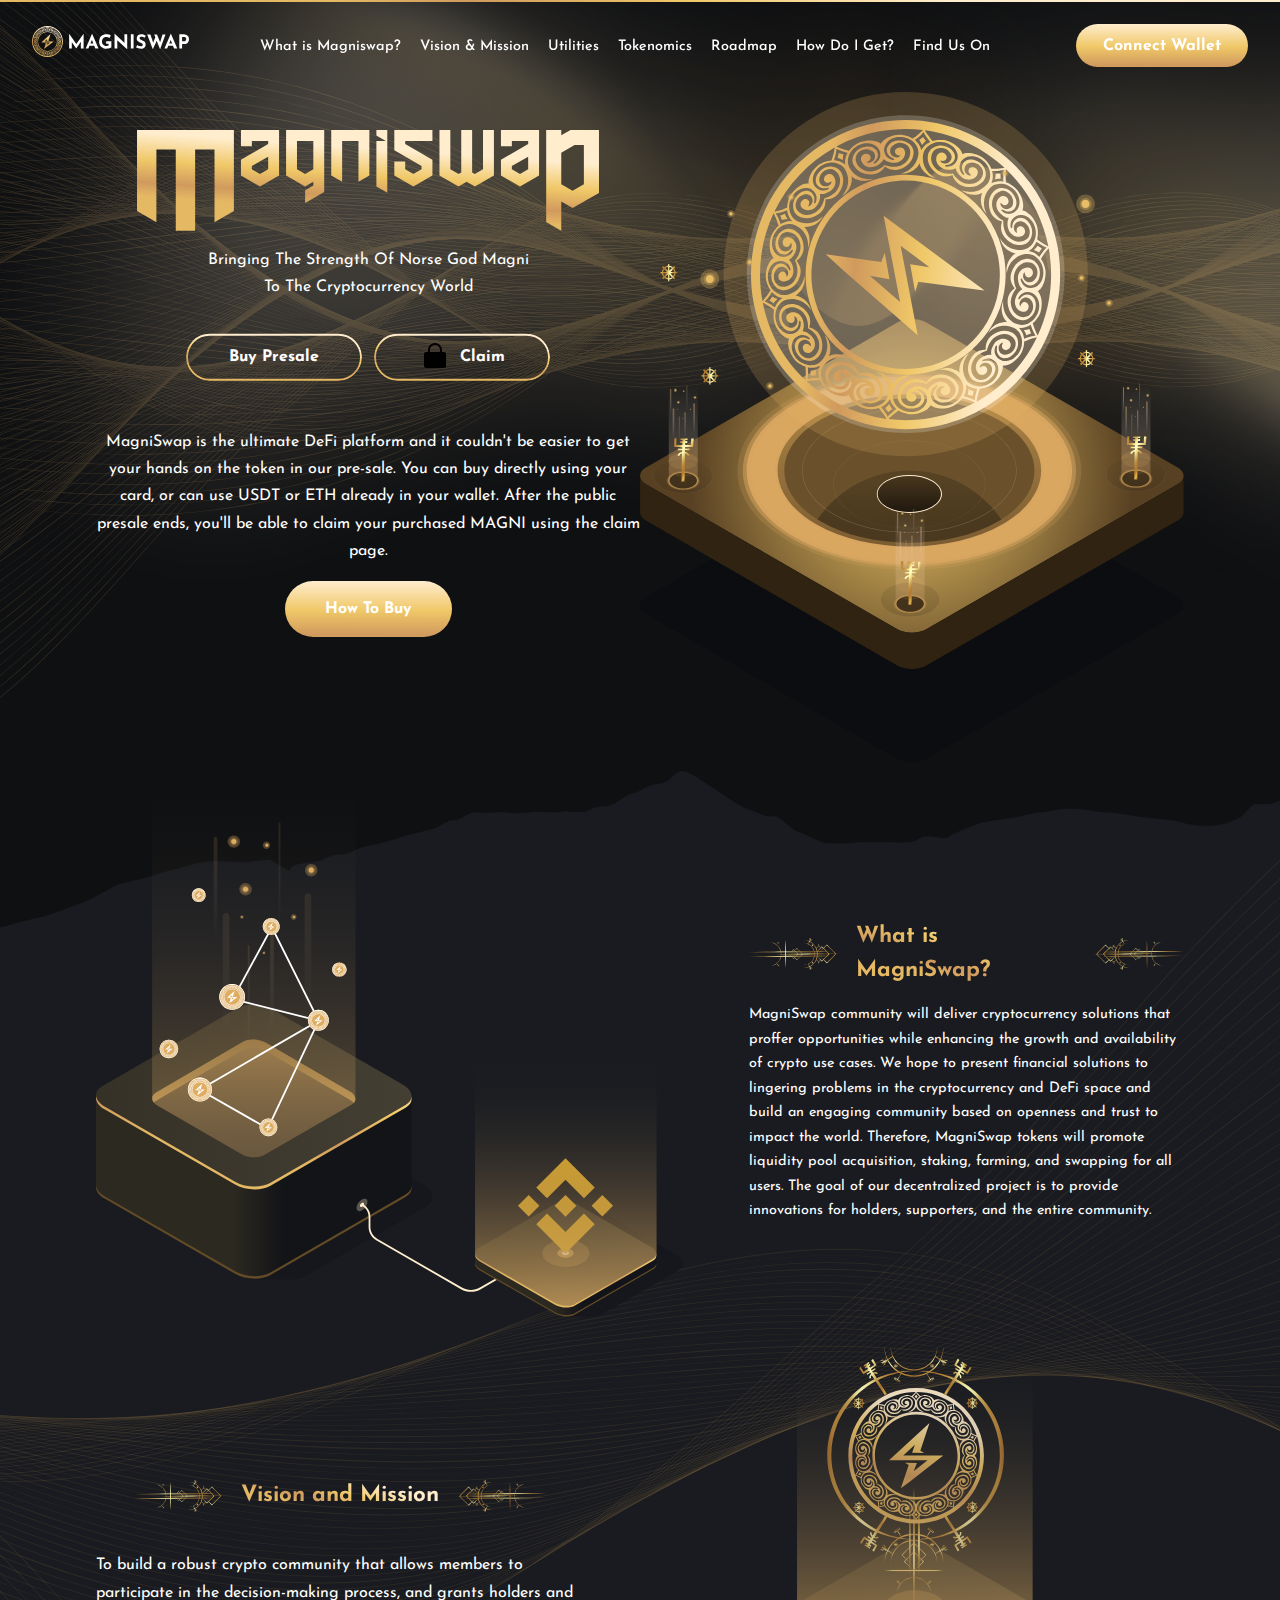
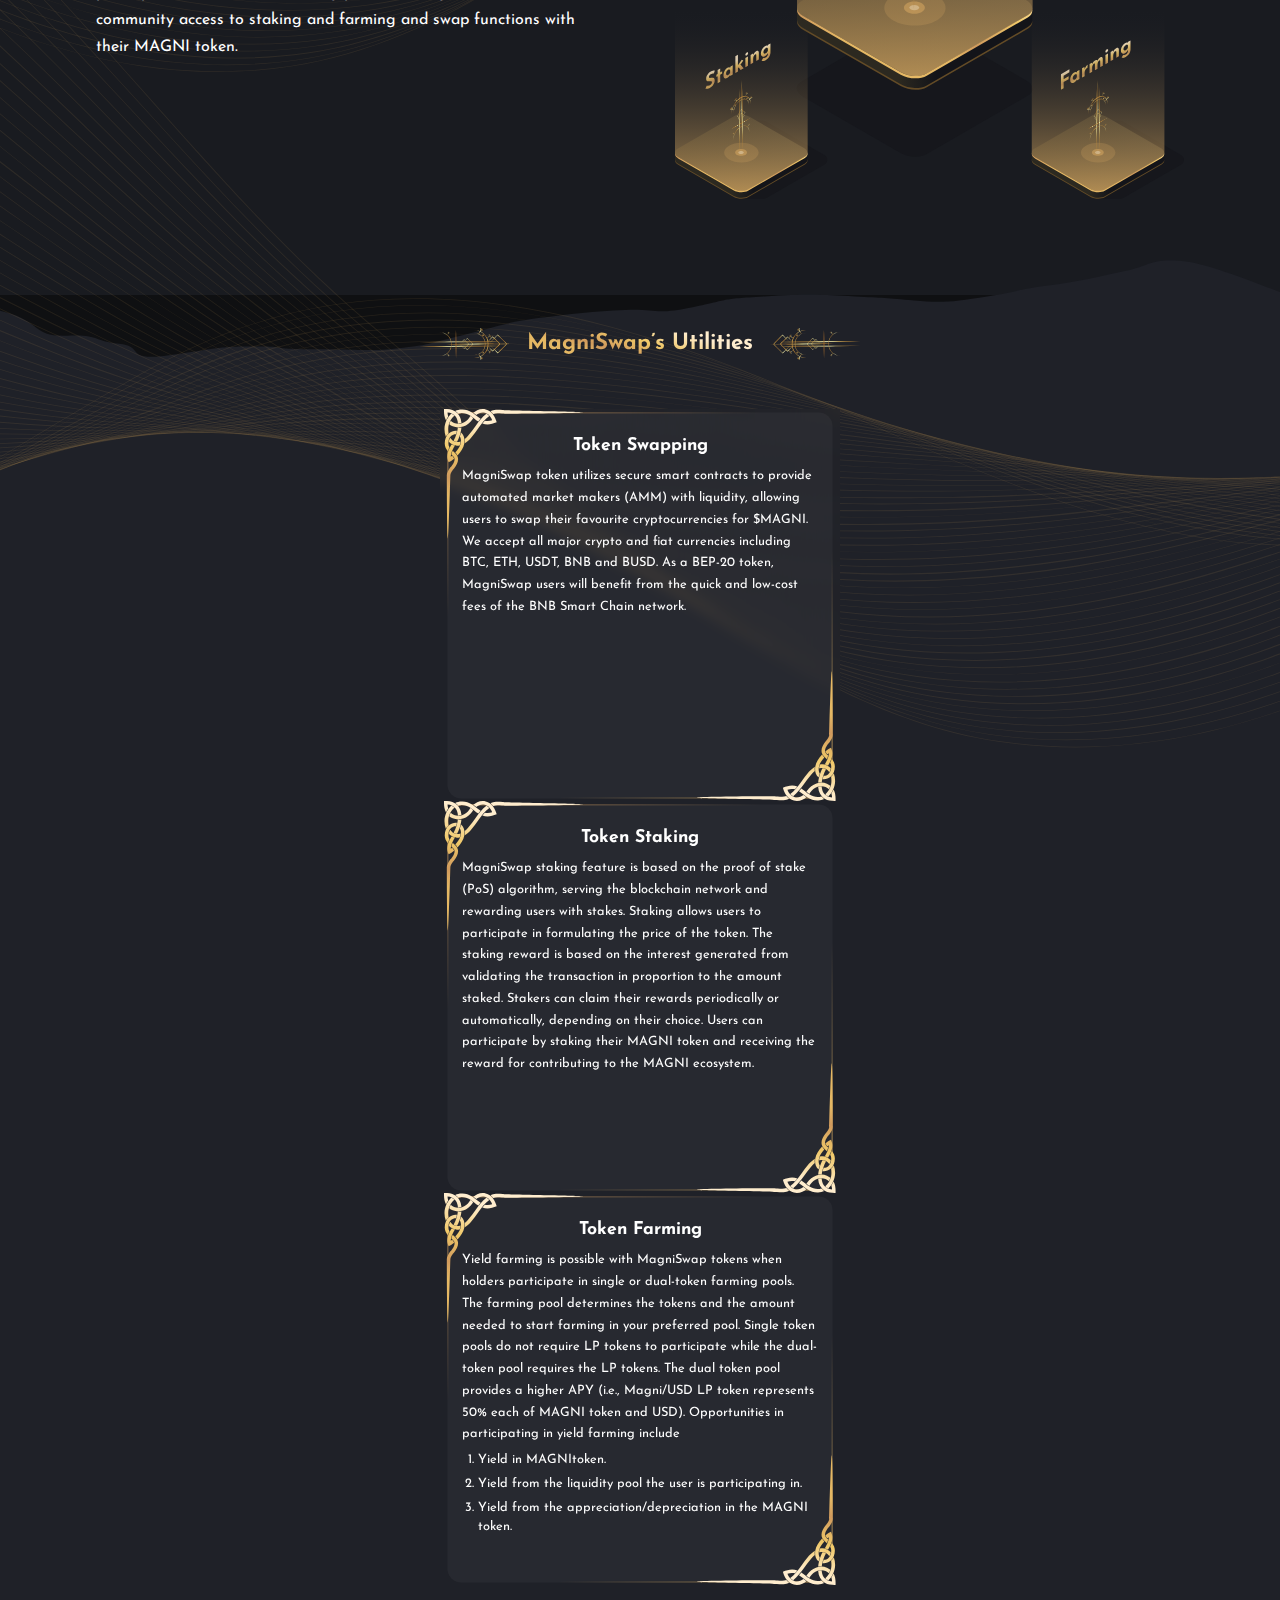
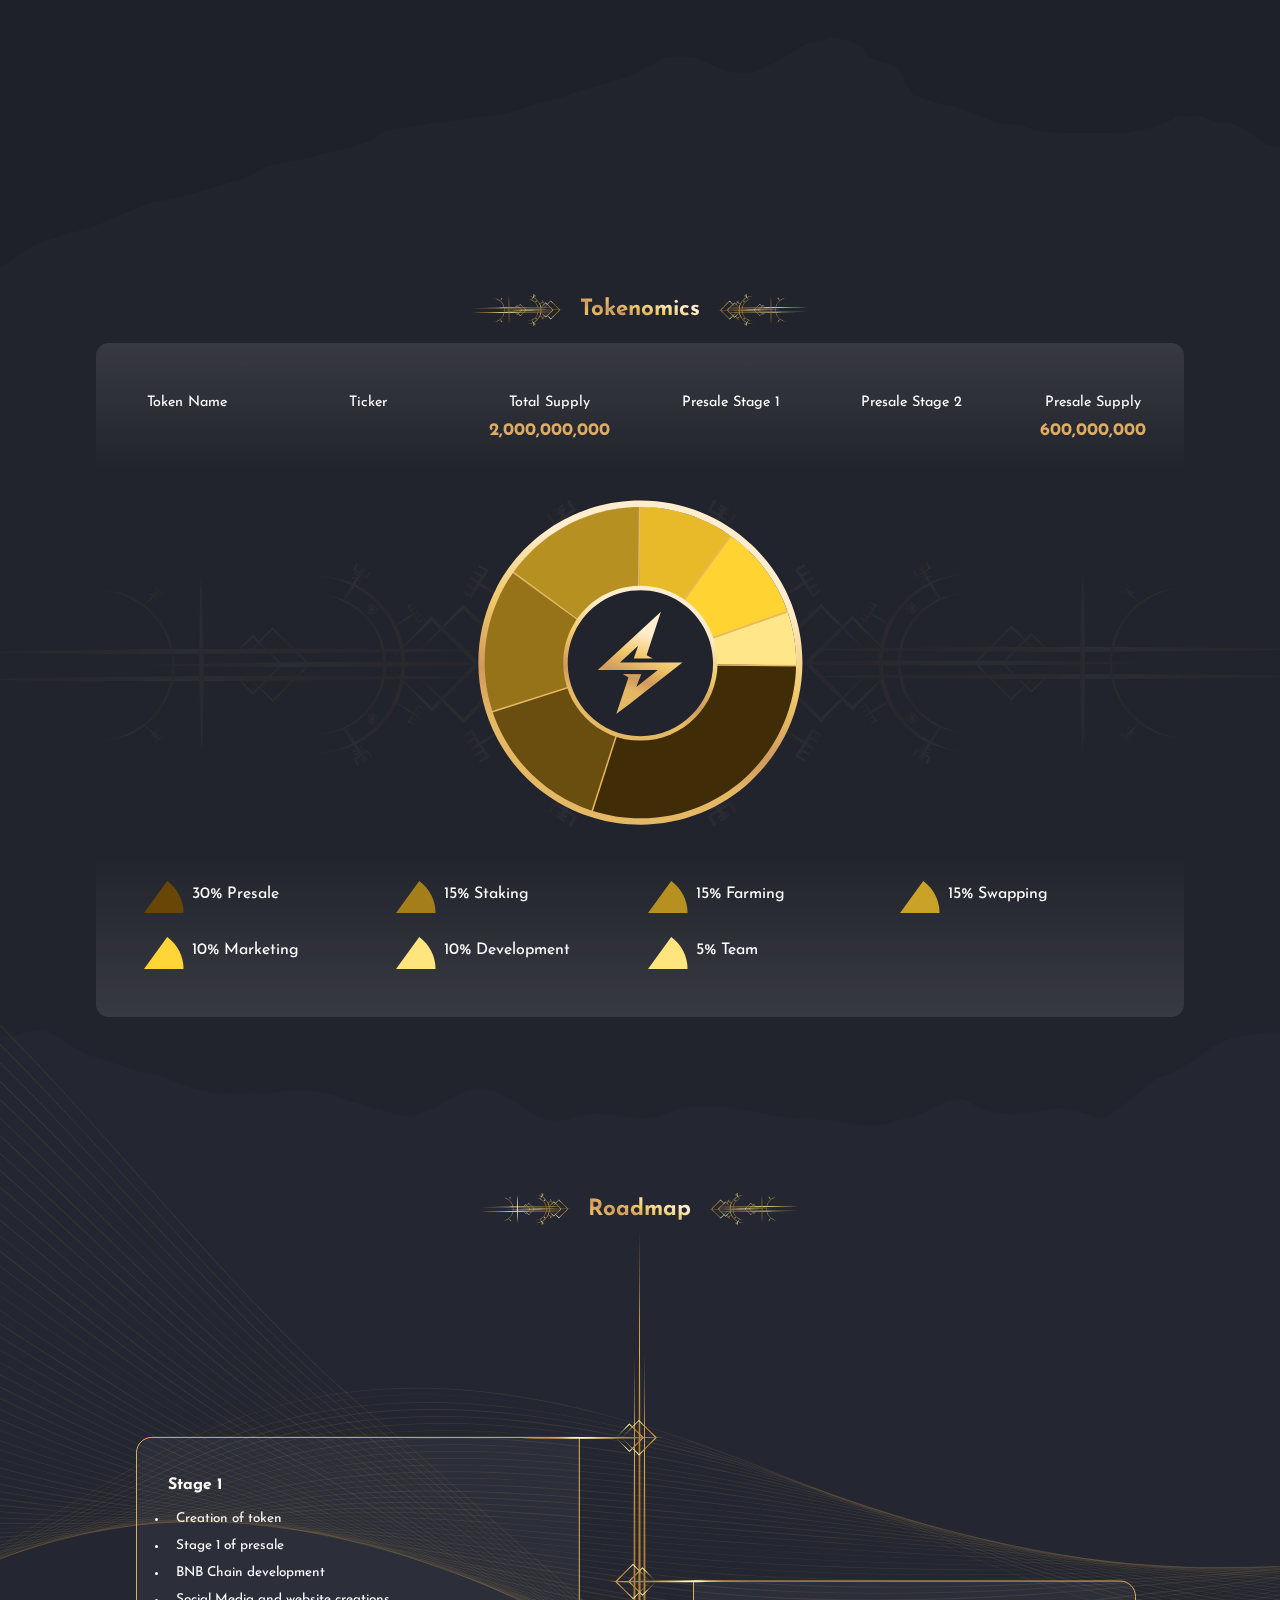
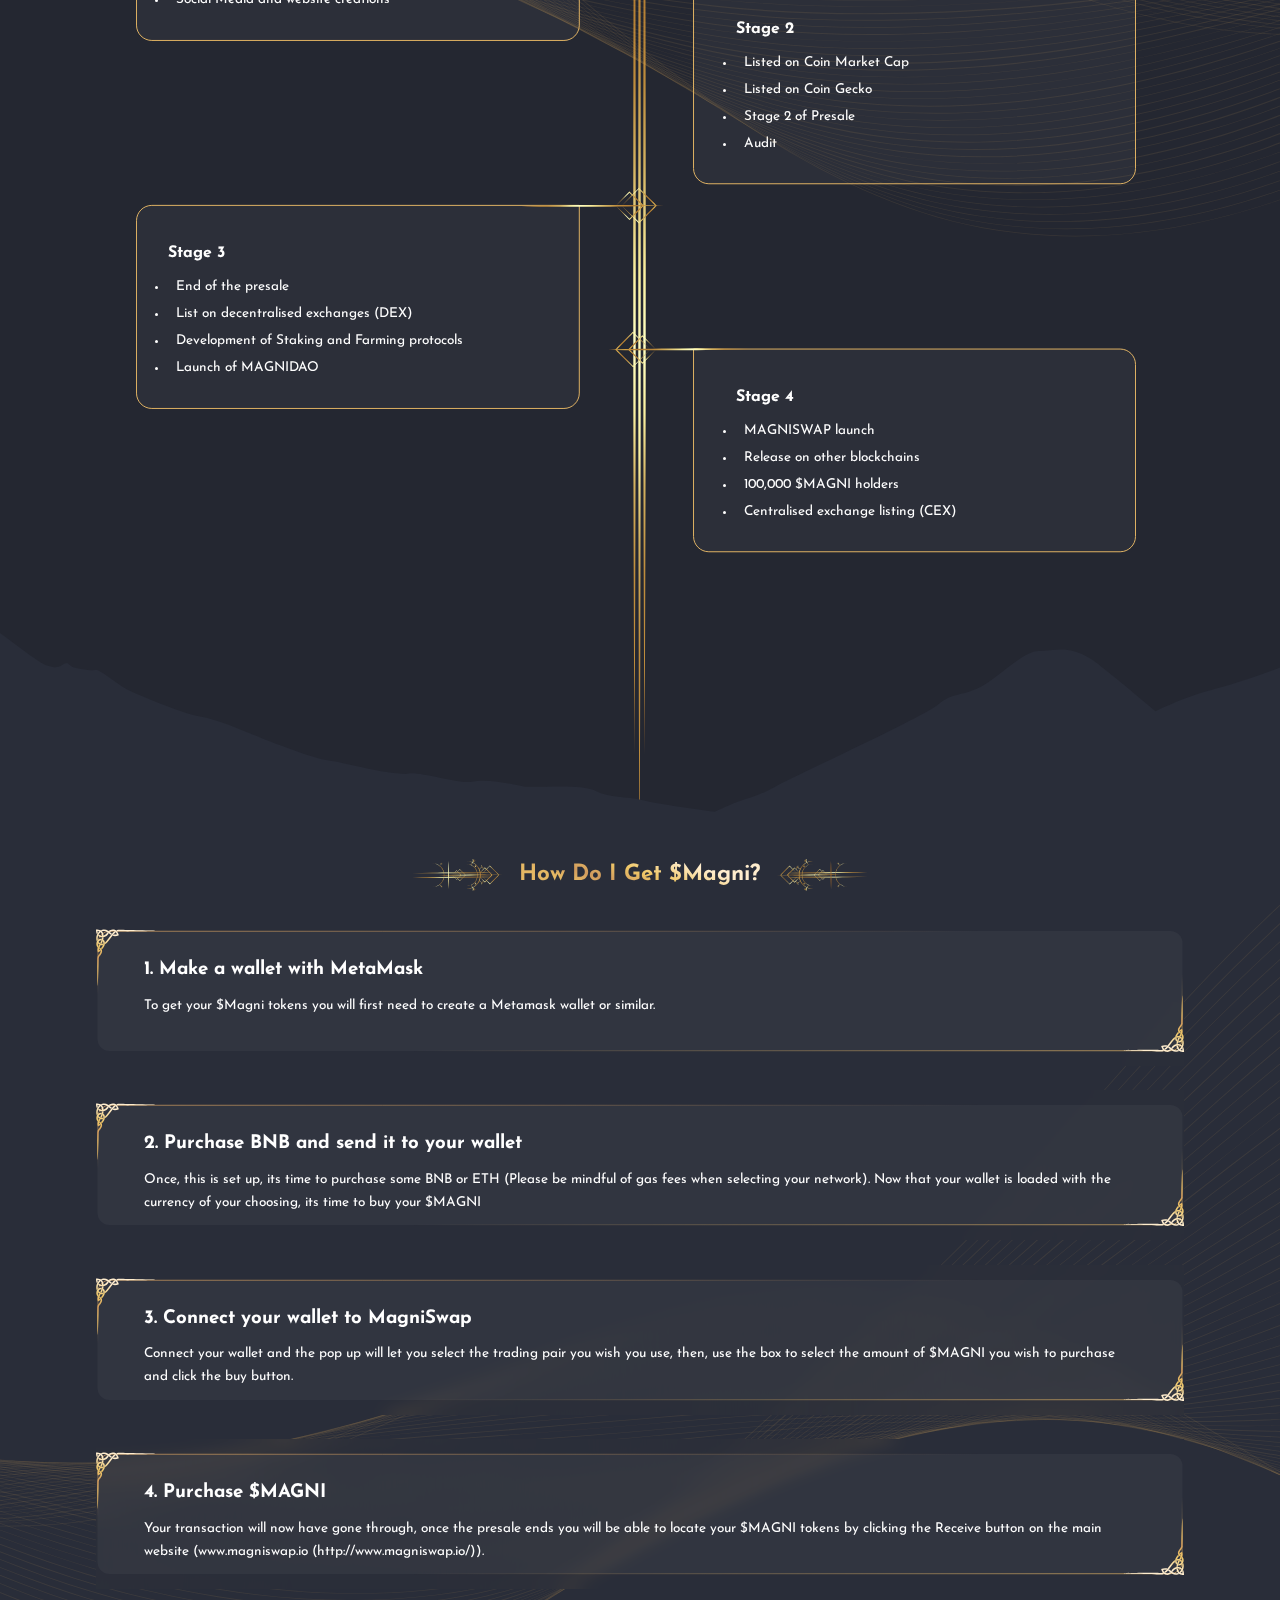
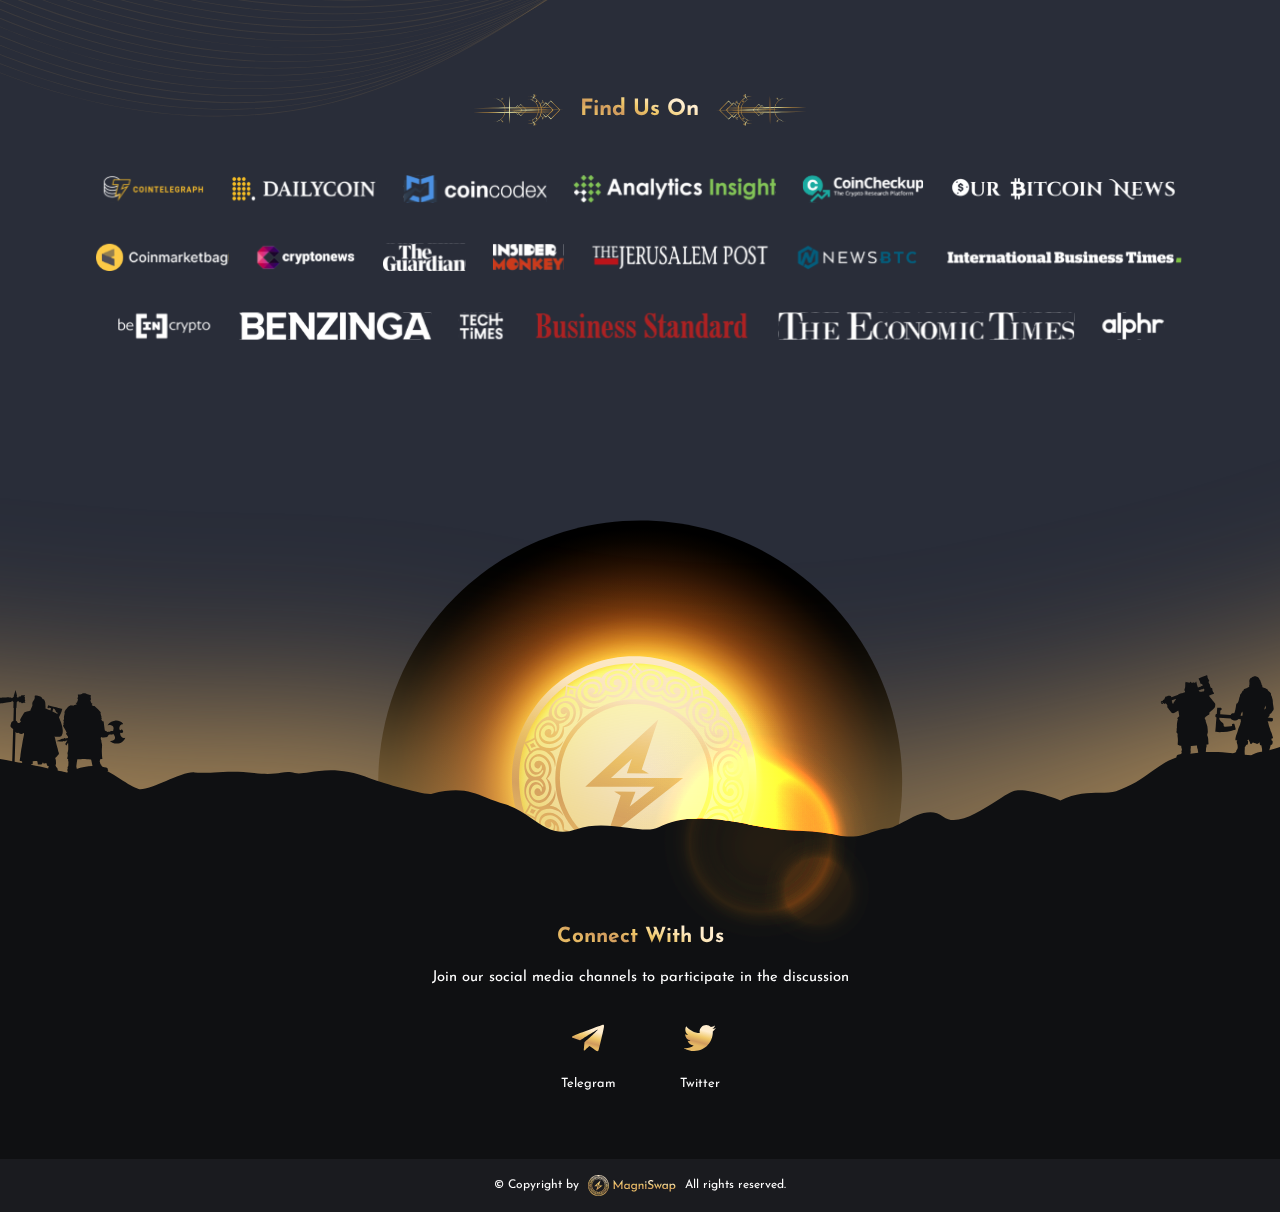
==== commit 2a1726dc: "padlock" ====
--- a/index.html
+++ b/index.html
@@ -88,10 +88,12 @@
             <div class="btn-container">
               <a id="modalOpen" onclick="showModal" class="btn btn-11">
                 <img src="./img/button-border.svg" alt="button border" />
-                <span>Buy Presale</span>
+                
+                <span> Buy Presale</span>
               </a>
               <a href="https://signup.magniswap.io" class="btn btn-11"><img src="./img/button-border.svg"
                   alt="button border" />
+                 <span class="ico"></span>
                 <span>Claim</span>
               </a>
             </div>
--- a/css/style.css
+++ b/css/style.css
@@ -9,6 +9,19 @@
 html {
   font-size: 16px;
   scroll-behavior: smooth;
+}
+
+.ico {
+  background: url(../img/lock.svg);
+  background-repeat: no-repeat;
+  width: 32px;
+  height: 32px;
+  display: inline-block;
+  padding-right: 40px;
+}
+a span {
+  display: inline-block;
+  vertical-align: middle;
 }
 
 body {
